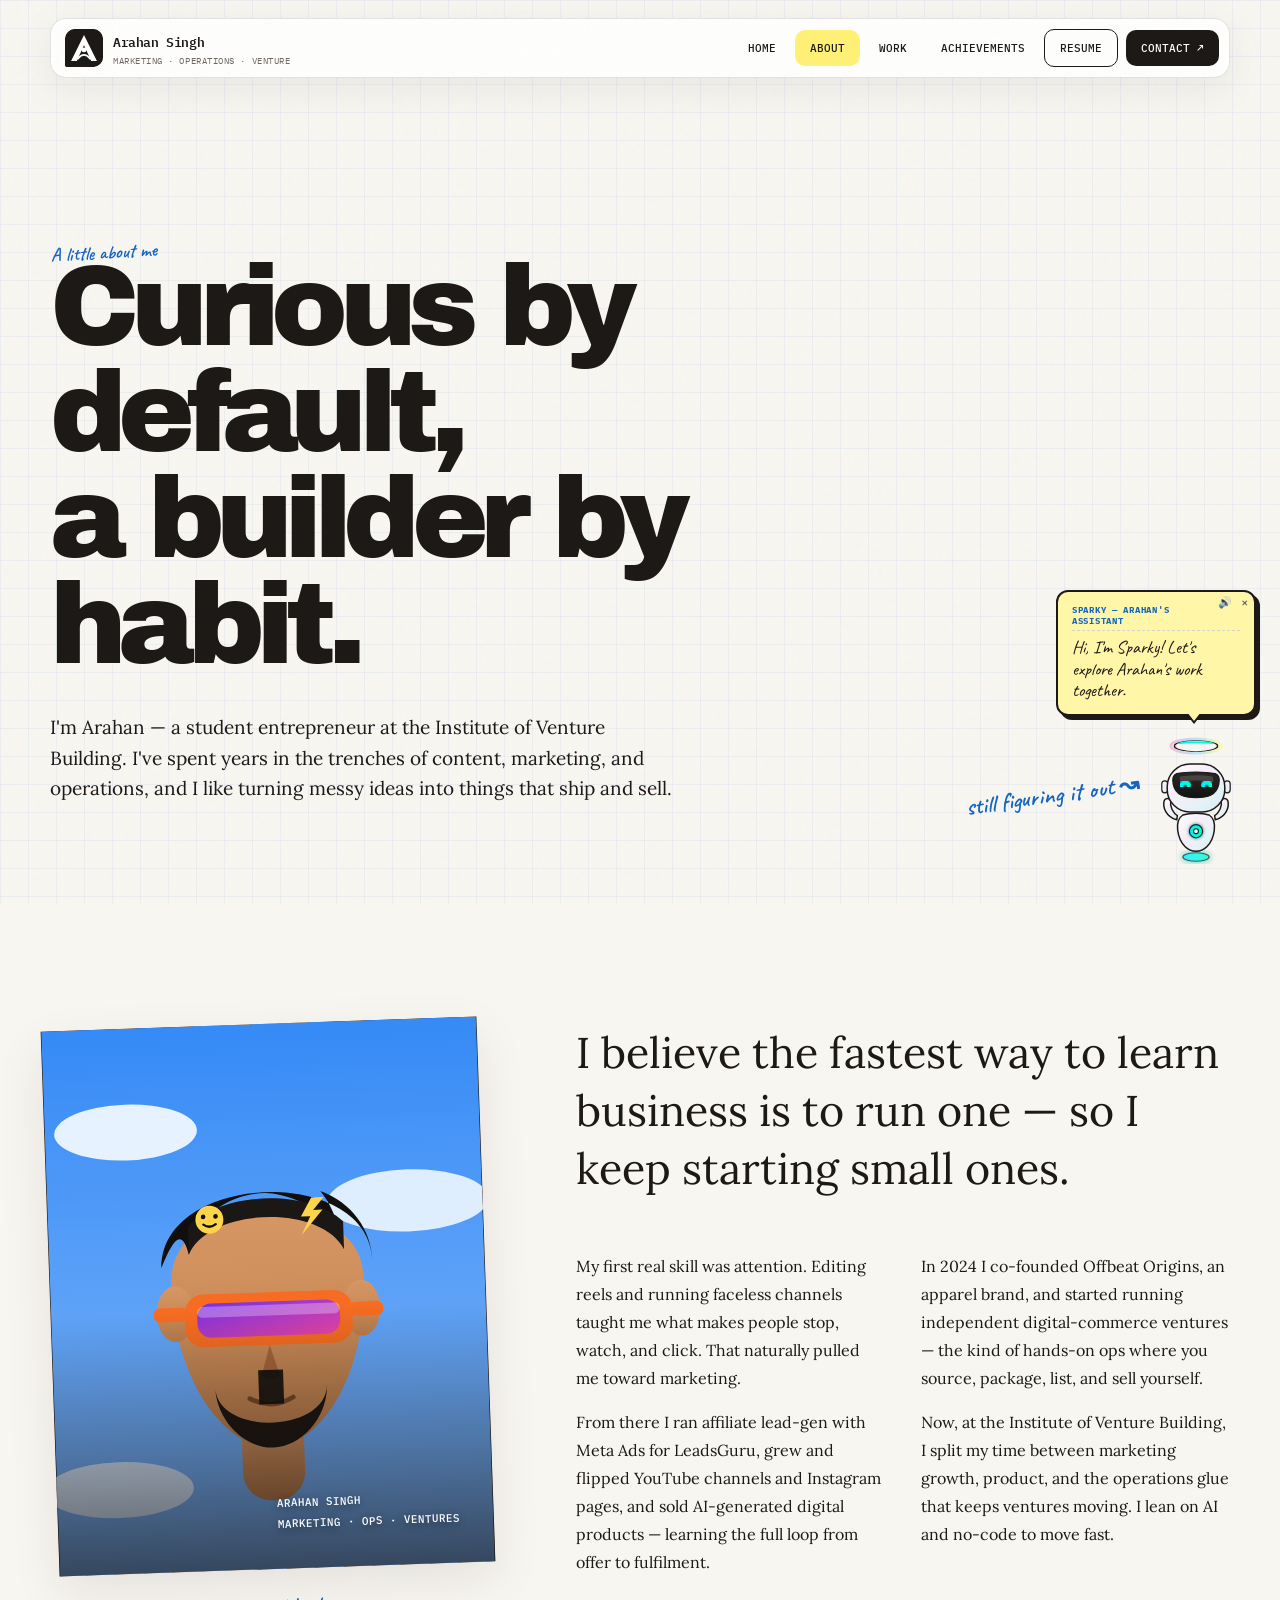
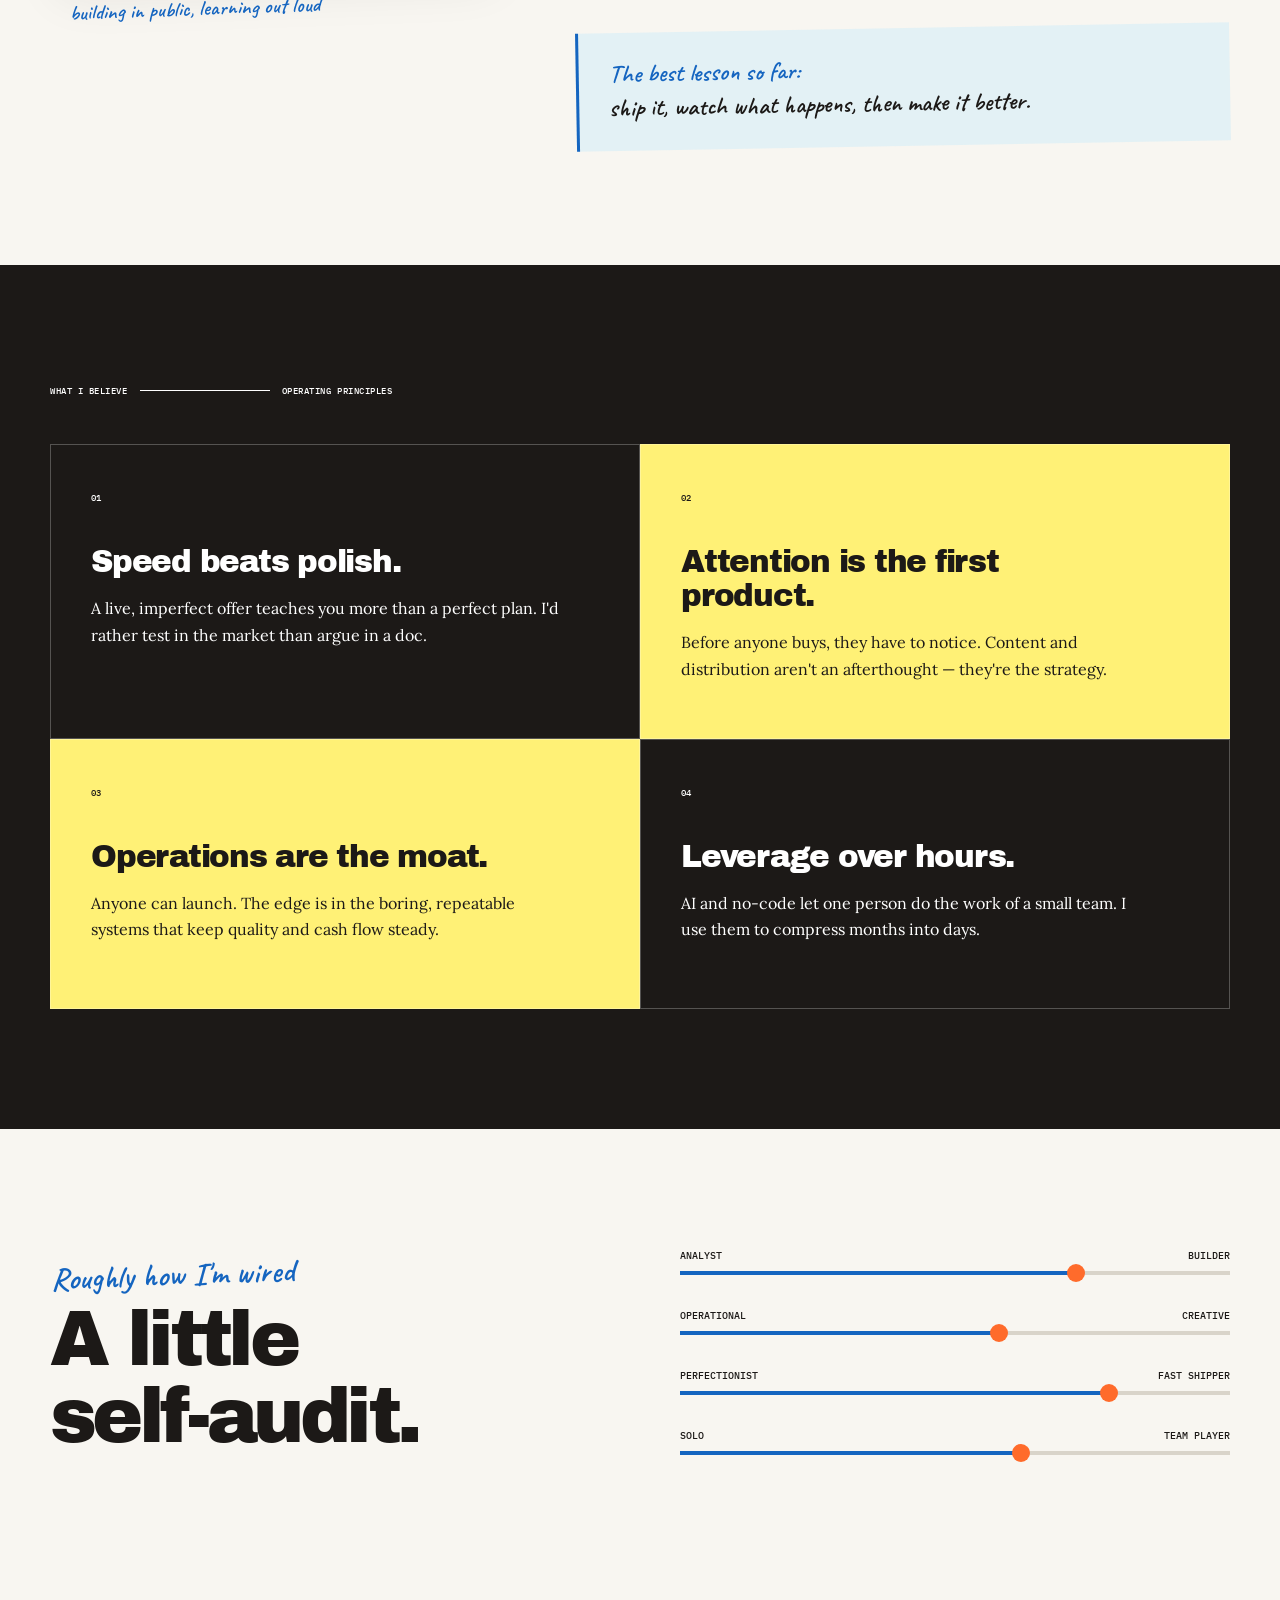
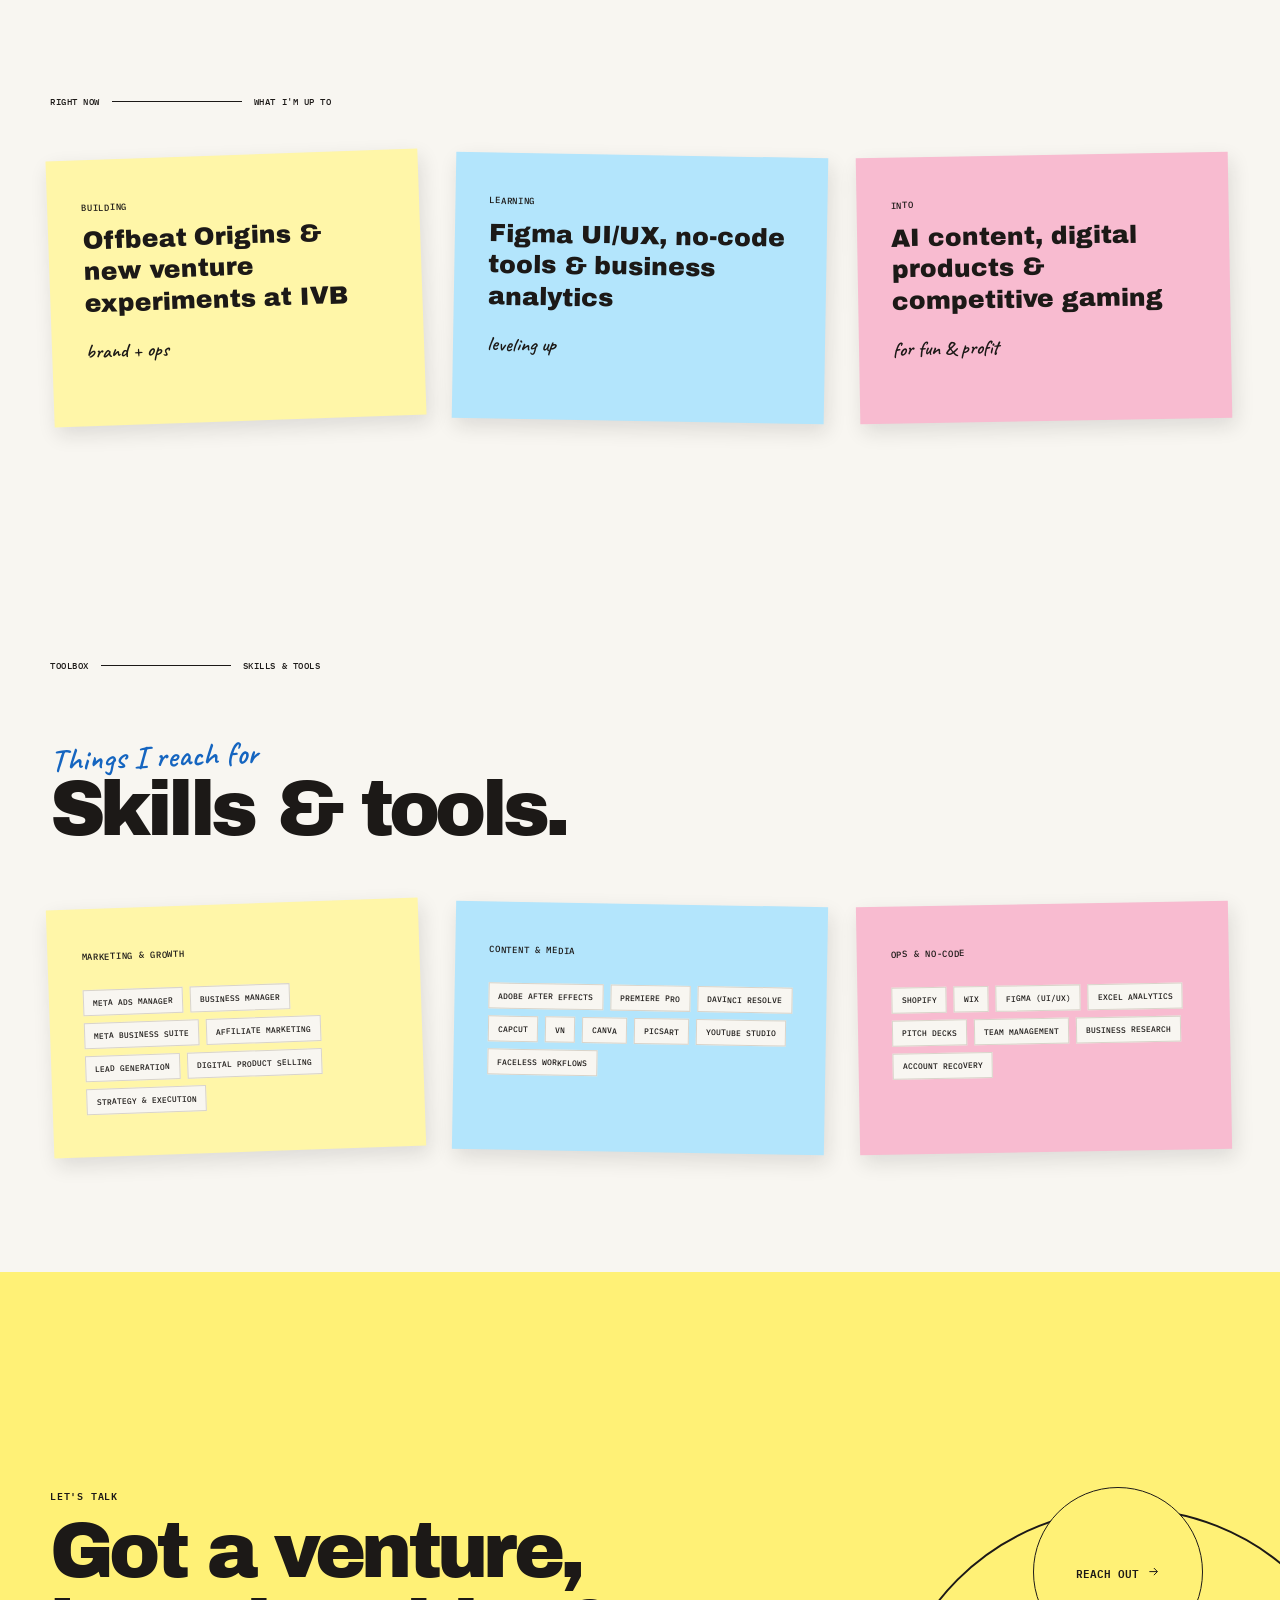
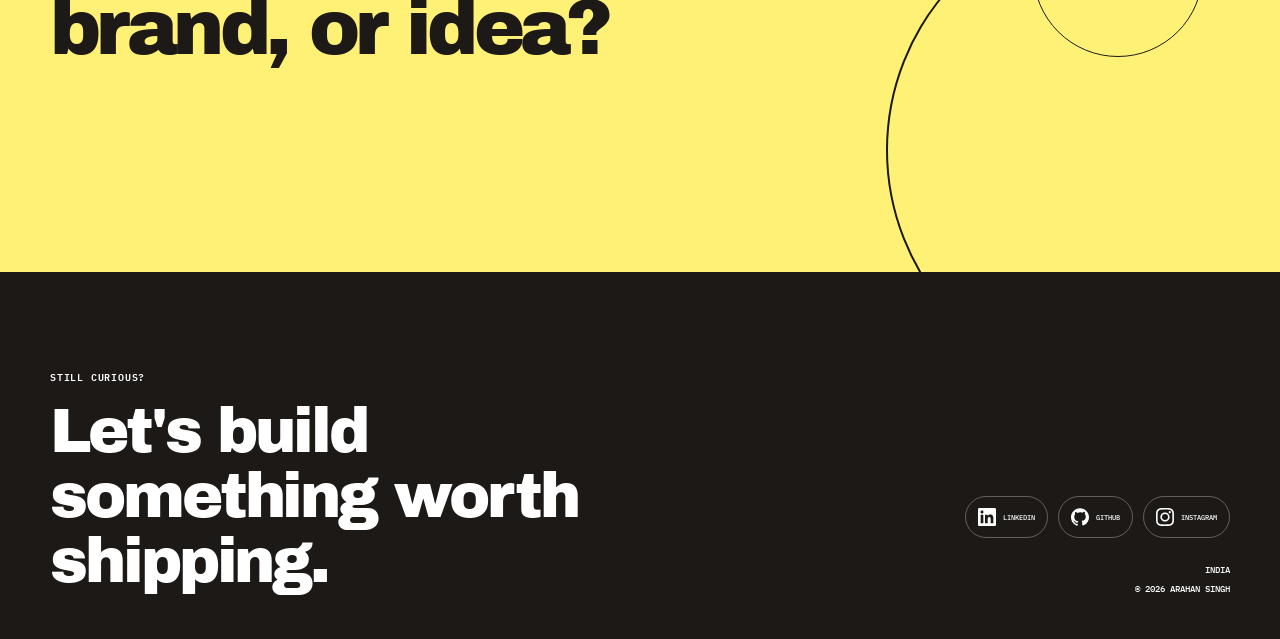
==== about.html @ ecd17411 "Build Arahan Singh portfolio site from CV content Create a static, Vercel-ready portfolio for Arahan" ====
<!DOCTYPE html>
<html lang="en">
<head>
  <meta charset="utf-8">
  <meta name="viewport" content="width=device-width, initial-scale=1">
  <title>About — Arahan Singh</title>
  <meta name="description" content="The story behind Arahan Singh: from editing reels and faceless channels to marketing, operations, and building ventures.">
  <link rel="icon" type="image/svg+xml" href="assets/img/logo.svg">
  <link rel="preconnect" href="https://fonts.googleapis.com">
  <link rel="preconnect" href="https://fonts.gstatic.com" crossorigin>
  <link href="https://fonts.googleapis.com/css2?family=Archivo+Black&family=Caveat:wght@500;600;700&family=IBM+Plex+Mono:wght@400;500;600&family=Lora:ital,wght@0,400;0,500;0,600;1,400&display=swap" rel="stylesheet">
  <link rel="stylesheet" href="assets/css/styles.css">
  <script src="assets/js/app.js" defer></script>
</head>
<body>
  <div class="noise" aria-hidden="true"></div>
  <div id="custom-cursor" class="custom-cursor" aria-hidden="true">
    <img src="assets/img/avatar.svg" alt="">
    <span></span>
  </div>

  <header class="site-header">
    <a class="brand" href="index.html" aria-label="Arahan Singh, home" data-cursor>
      <span class="brand-mark"><img src="assets/img/logo.svg" alt="Arahan Singh logo" class="brand-logo-img"></span>
      <span class="brand-copy">Arahan Singh<small>Marketing · Operations · Venture</small></span>
    </a>
    <div class="mobile-actions">
      <a class="mobile-resume" href="resume.html" aria-label="Resume">Resume</a>
      <button class="menu-button" aria-expanded="false" aria-controls="site-nav" aria-label="Menu">
        <svg viewBox="0 0 24 24" fill="none" stroke="currentColor" stroke-width="2" stroke-linecap="round" stroke-linejoin="round">
          <line x1="3" y1="12" x2="21" y2="12"></line>
          <line x1="3" y1="6" x2="21" y2="6"></line>
          <line x1="3" y1="18" x2="21" y2="18"></line>
        </svg>
      </button>
    </div>
    <nav class="site-nav" id="site-nav" aria-label="Main navigation">
      <a href="index.html">Home</a>
      <a href="about.html">About</a>
      <a href="work.html">Work</a>
      <a href="achievements.html">Achievements</a>
      <a class="nav-resume" href="resume.html">Resume</a>
      <a class="nav-contact" href="contact.html">Contact ↗</a>
    </nav>
  </header>

  <main id="app" tabindex="-1">
    <div class="page about-page">
      <section class="page-hero grid-paper reveal" data-cursor>
        <p class="intro-hand">A little about me</p>
        <h1>Curious by default,<br>a builder by habit.</h1>
        <p>I'm Arahan — a student entrepreneur at the Institute of Venture Building. I've spent years in the trenches of content, marketing, and operations, and I like turning messy ideas into things that ship and sell.</p>
        <p class="scribble">still figuring it out ↝</p>
      </section>

      <section class="section bio-section reveal">
        <div class="portrait-board">
          <div class="portrait-placeholder">
            <span class="portrait-tape"></span>
            <img src="assets/img/avatar.svg" alt="Illustrated portrait of Arahan Singh">
            <p>Arahan Singh<br>Marketing · Ops · Ventures</p>
          </div>
          <p class="portrait-caption">building in public, learning out loud</p>
        </div>
        <div class="bio-copy">
          <p class="lede">I believe the fastest way to learn business is to run one — so I keep starting small ones.</p>
          <div class="bio-columns">
            <p>My first real skill was attention. Editing reels and running faceless channels taught me what makes people stop, watch, and click. That naturally pulled me toward marketing.</p>
            <p>From there I ran affiliate lead-gen with Meta Ads for LeadsGuru, grew and flipped YouTube channels and Instagram pages, and sold AI-generated digital products — learning the full loop from offer to fulfilment.</p>
            <p>In 2024 I co-founded Offbeat Origins, an apparel brand, and started running independent digital-commerce ventures — the kind of hands-on ops where you source, package, list, and sell yourself.</p>
            <p>Now, at the Institute of Venture Building, I split my time between marketing growth, product, and the operations glue that keeps ventures moving. I lean on AI and no-code to move fast.</p>
          </div>
          <div class="reflection">
            The best lesson so far:
            <span>ship it, watch what happens, then make it better.</span>
          </div>
        </div>
      </section>

      <section class="section beliefs reveal">
        <div class="section-kicker"><span>What I believe</span><i></i><span>Operating principles</span></div>
        <div class="finding-grid">
          <article>
            <span>01</span>
            <h3>Speed beats polish.</h3>
            <p>A live, imperfect offer teaches you more than a perfect plan. I'd rather test in the market than argue in a doc.</p>
          </article>
          <article>
            <span>02</span>
            <h3>Attention is the first product.</h3>
            <p>Before anyone buys, they have to notice. Content and distribution aren't an afterthought — they're the strategy.</p>
          </article>
          <article>
            <span>03</span>
            <h3>Operations are the moat.</h3>
            <p>Anyone can launch. The edge is in the boring, repeatable systems that keep quality and cash flow steady.</p>
          </article>
          <article>
            <span>04</span>
            <h3>Leverage over hours.</h3>
            <p>AI and no-code let one person do the work of a small team. I use them to compress months into days.</p>
          </article>
        </div>
      </section>

      <section class="section personality-section reveal">
        <div>
          <p class="hand-note">Roughly how I'm wired</p>
          <h2>A little<br>self-audit.</h2>
        </div>
        <div class="trait-chart">
          <div class="trait">
            <div><span>Analyst</span><span>Builder</span></div>
            <div class="trait-line" style="--value:72%"><i style="left:72%"></i></div>
          </div>
          <div class="trait">
            <div><span>Operational</span><span>Creative</span></div>
            <div class="trait-line" style="--value:58%"><i style="left:58%"></i></div>
          </div>
          <div class="trait">
            <div><span>Perfectionist</span><span>Fast shipper</span></div>
            <div class="trait-line" style="--value:78%"><i style="left:78%"></i></div>
          </div>
          <div class="trait">
            <div><span>Solo</span><span>Team player</span></div>
            <div class="trait-line" style="--value:62%"><i style="left:62%"></i></div>
          </div>
        </div>
      </section>

      <section class="section reveal">
        <div class="section-kicker"><span>Right now</span><i></i><span>What I'm up to</span></div>
        <div class="now-grid">
          <article class="sticky-yellow">
            <small>Building</small>
            <strong>Offbeat Origins &amp; new venture experiments at IVB</strong>
            <p>brand + ops</p>
          </article>
          <article class="sticky-blue">
            <small>Learning</small>
            <strong>Figma UI/UX, no-code tools &amp; business analytics</strong>
            <p>leveling up</p>
          </article>
          <article class="sticky-pink">
            <small>Into</small>
            <strong>AI content, digital products &amp; competitive gaming</strong>
            <p>for fun &amp; profit</p>
          </article>
        </div>
      </section>

      <section class="section reveal">
        <div class="section-kicker"><span>Toolbox</span><i></i><span>Skills &amp; tools</span></div>
        <div>
          <p class="hand-note">Things I reach for</p>
          <h2>Skills &amp; tools.</h2>
        </div>
        <div class="now-grid" style="margin-top:55px;">
          <article class="sticky-yellow">
            <small>Marketing &amp; Growth</small>
            <div class="process-tags">
              <span>Meta Ads Manager</span><span>Business Manager</span><span>Meta Business Suite</span><span>Affiliate marketing</span><span>Lead generation</span><span>Digital product selling</span><span>Strategy &amp; execution</span>
            </div>
          </article>
          <article class="sticky-blue">
            <small>Content &amp; Media</small>
            <div class="process-tags">
              <span>Adobe After Effects</span><span>Premiere Pro</span><span>DaVinci Resolve</span><span>CapCut</span><span>VN</span><span>Canva</span><span>Picsart</span><span>YouTube Studio</span><span>Faceless workflows</span>
            </div>
          </article>
          <article class="sticky-pink">
            <small>Ops &amp; No-code</small>
            <div class="process-tags">
              <span>Shopify</span><span>WIX</span><span>Figma (UI/UX)</span><span>Excel analytics</span><span>Pitch decks</span><span>Team management</span><span>Business research</span><span>Account recovery</span>
            </div>
          </article>
        </div>
      </section>

      <section class="closing-section reveal">
        <p class="eyebrow">Let's talk</p>
        <h2>Got a venture,<br>brand, or idea?</h2>
        <a href="contact.html" class="circle-link" data-cursor-text="Say hi">Reach out <svg viewBox="0 0 24 24" aria-hidden="true"><path d="M5 12h13M13 6l6 6-6 6"></path></svg></a>
      </section>
    </div>
  </main>

  <footer class="site-footer">
    <div>
      <p class="eyebrow">Still curious?</p>
      <a class="footer-cta" href="contact.html" data-cursor-text="Say hi">Let's build something worth shipping.</a>
    </div>
    <div class="footer-meta">
      <nav class="footer-socials" aria-label="Social links">
        <!-- TODO: replace href="#" with real profile URLs -->
        <a href="#" data-social="linkedin" aria-label="LinkedIn">
          <svg viewBox="0 0 24 24" aria-hidden="true"><path d="M20.447 20.452h-3.554v-5.569c0-1.328-.027-3.037-1.852-3.037-1.853 0-2.136 1.445-2.136 2.939v5.667H9.351V9h3.414v1.561h.046c.477-.9 1.637-1.85 3.37-1.85 3.601 0 4.267 2.37 4.267 5.455v6.286zM5.337 7.433c-1.144 0-2.063-.926-2.063-2.065 0-1.138.92-2.063 2.063-2.063 1.14 0 2.064.925 2.064 2.063 0 1.139-.925 2.065-2.064 2.065zm1.782 13.019H3.555V9h3.564v11.452zM22.225 0H1.771C.792 0 0 .774 0 1.729v20.542C0 23.227.792 24 1.771 24h20.451C23.2 24 24 23.227 24 22.271V1.729C24 .774 23.2 0 22.222 0h.003z"></path></svg>
          <span>LinkedIn</span>
        </a>
        <a href="#" data-social="github" aria-label="GitHub">
          <svg viewBox="0 0 24 24" aria-hidden="true"><path d="M12 .297c-6.63 0-12 5.373-12 12 0 5.303 3.438 9.8 8.205 11.385.6.113.82-.258.82-.577 0-.285-.01-1.04-.015-2.04-3.338.724-4.042-1.61-4.042-1.61-.546-1.387-1.333-1.756-1.333-1.756-1.089-.745.083-.729.083-.729 1.205.084 1.839 1.237 1.839 1.237 1.07 1.834 2.807 1.304 3.492.997.107-.775.418-1.305.762-1.604-2.665-.305-5.467-1.334-5.467-5.931 0-1.311.469-2.381 1.236-3.221-.124-.303-.535-1.524.117-3.176 0 0 1.008-.322 3.301 1.23A11.509 11.509 0 0 1 12 5.803c1.02.005 2.047.138 3.006.404 2.291-1.552 3.297-1.23 3.297-1.23.653 1.653.242 2.874.118 3.176.77.84 1.235 1.911 1.235 3.221 0 4.609-2.807 5.624-5.479 5.921.43.372.823 1.102.823 2.222 0 1.606-.014 2.898-.014 3.293 0 .322.216.694.825.576C20.565 22.092 24 17.592 24 12.297c0-6.627-5.373-12-12-12"></path></svg>
          <span>GitHub</span>
        </a>
        <a href="#" data-social="instagram" aria-label="Instagram">
          <svg viewBox="0 0 24 24" aria-hidden="true"><path d="M7.03.084C5.753.144 4.881.348 4.119.647c-.789.308-1.458.72-2.123 1.388C1.331 2.703.921 3.372.616 4.162.321 4.926.121 5.798.065 7.076c-.056 1.278-.069 1.688-.063 4.947.006 3.259.021 3.667.083 4.947.061 1.277.264 2.148.563 2.911.308.789.72 1.457 1.388 2.123.668.665 1.337 1.074 2.129 1.38.763.295 1.636.496 2.913.552 1.277.056 1.688.069 4.946.063 3.258-.006 3.668-.021 4.948-.081 1.28-.061 2.147-.265 2.91-.564.789-.308 1.458-.72 2.123-1.388.665-.668 1.074-1.338 1.379-2.128.296-.764.497-1.636.552-2.913.056-1.281.069-1.69.063-4.948-.006-3.258-.021-3.667-.082-4.946-.061-1.28-.264-2.149-.563-2.912-.308-.789-.72-1.457-1.388-2.123C21.298 1.33 20.628.921 19.838.617 19.074.321 18.202.12 16.924.065 15.647.009 15.236-.005 11.977.001 8.718.008 8.31.022 7.03.084m.14 21.693c-1.17-.051-1.805-.245-2.228-.408-.561-.216-.96-.477-1.382-.895-.422-.418-.681-.819-.9-1.378-.164-.423-.362-1.058-.417-2.228-.059-1.265-.072-1.644-.079-4.848-.007-3.204.005-3.583.061-4.848.05-1.169.245-1.805.408-2.228.216-.561.476-.96.895-1.382.419-.421.818-.681 1.378-.9.423-.165 1.058-.361 2.227-.417 1.266-.06 1.645-.072 4.848-.079 3.203-.007 3.584.005 4.85.061 1.169.051 1.805.244 2.228.408.561.216.96.475 1.382.895.422.419.682.818.901 1.379.165.422.362 1.056.417 2.226.06 1.266.074 1.645.08 4.848.006 3.203-.006 3.583-.061 4.848-.051 1.17-.245 1.806-.408 2.229-.216.56-.476.96-.895 1.381-.419.422-.818.682-1.378.9-.423.165-1.058.362-2.227.418-1.265.059-1.645.072-4.849.079-3.204.007-3.582-.006-4.848-.061M16.953 5.586a1.44 1.44 0 1 0 2.88-.004 1.44 1.44 0 0 0-2.88.004M5.839 12.012c.006 3.403 2.77 6.156 6.173 6.149 3.403-.006 6.157-2.77 6.15-6.173-.006-3.403-2.771-6.157-6.174-6.15-3.403.007-6.156 2.771-6.149 6.174M8 12.008a4 4 0 1 1 4.008 3.992A4 4 0 0 1 8 12.008"></path></svg>
          <span>Instagram</span>
        </a>
      </nav>
      <span>India</span>
      <span>© <span id="year">2026</span> Arahan Singh</span>
    </div>
  </footer>

  <div class="mascot-widget" id="mascot-widget" aria-label="Portfolio mascot assistant">
    <div class="mascot-bubble" id="mascot-bubble">
      <span class="mascot-bubble-mute" id="mascot-bubble-mute" role="button" title="Mute" aria-label="Mute">🔊</span>
      <span class="mascot-bubble-close" id="mascot-bubble-close" aria-label="Close bubble">×</span>
      <small class="mascot-bubble-label">SPARKY — ARAHAN'S ASSISTANT</small>
      <p id="mascot-bubble-text">Hi, I'm Sparky! Let's explore Arahan's work together.</p>
    </div>
    <button class="mascot-sleep-btn" id="mascot-sleep-btn" title="Send mascot to sleep">Take a break 💤</button>
    <div class="mascot-body-wrapper">
      <svg class="mascot-svg" viewBox="0 0 200 240" width="120" height="144" aria-hidden="true">
        <defs>
          <linearGradient id="holographic-body" x1="0%" y1="0%" x2="100%" y2="100%">
            <stop offset="0%" stop-color="#ffffff"></stop>
            <stop offset="40%" stop-color="#f5eef7"></stop>
            <stop offset="70%" stop-color="#e6f2f7"></stop>
            <stop offset="100%" stop-color="#d0edf5"></stop>
          </linearGradient>
          <linearGradient id="visor-grad" x1="0%" y1="0%" x2="0%" y2="100%">
            <stop offset="0%" stop-color="#2c2826"></stop>
            <stop offset="100%" stop-color="#141211"></stop>
          </linearGradient>
          <linearGradient id="halo-grad" x1="0%" y1="0%" x2="100%" y2="0%">
            <stop offset="0%" stop-color="#f8bbd0"></stop>
            <stop offset="50%" stop-color="#b3e5fc"></stop>
            <stop offset="100%" stop-color="#fff6a8"></stop>
          </linearGradient>
          <linearGradient id="cyan-neon" x1="0%" y1="0%" x2="100%" y2="0%">
            <stop offset="0%" stop-color="#00f0ff"></stop>
            <stop offset="100%" stop-color="#00ffcc"></stop>
          </linearGradient>
          <filter id="eye-glow" x="-20%" y="-20%" width="140%" height="140%">
            <feGaussianBlur stdDeviation="3" result="blur"></feGaussianBlur>
            <feComposite in="SourceGraphic" in2="blur" operator="over"></feComposite>
          </filter>
          <filter id="jet-fire" x="-30%" y="-30%" width="160%" height="160%">
            <feGaussianBlur stdDeviation="5" result="blur"></feGaussianBlur>
            <feComposite in="SourceGraphic" in2="blur" operator="over"></feComposite>
          </filter>
        </defs>
        <ellipse class="mascot-jet-glow" cx="100" cy="215" rx="22" ry="7" fill="url(#cyan-neon)" opacity="0.8" filter="url(#jet-fire)"></ellipse>
        <g class="mascot-body-group">
          <path class="mascot-body" d="M 78 145 C 90 141, 110 141, 122 145 C 137 155, 131 185, 118 198 C 108 208, 92 208, 82 198 C 69 185, 63 155, 78 145 Z" fill="url(#holographic-body)" stroke="#1c1917" stroke-width="2.5" stroke-linejoin="round"></path>
          <circle cx="100" cy="172" r="11" fill="url(#cyan-neon)" stroke="#1c1917" stroke-width="2" filter="url(#eye-glow)"></circle>
          <circle cx="100" cy="172" r="4" fill="#ffffff"></circle>
          <path class="mascot-left-arm" d="M 68 153 C 50 148, 44 132, 47 121 C 49 116, 56 116, 58 122 C 56 131, 62 142, 69 146 Z" fill="url(#holographic-body)" stroke="#1c1917" stroke-width="2.5" stroke-linejoin="round"></path>
          <path class="mascot-right-arm" d="M 132 153 C 150 148, 156 132, 153 121 C 151 116, 144 116, 142 122 C 144 131, 138 142, 131 146 Z" fill="url(#holographic-body)" stroke="#1c1917" stroke-width="2.5" stroke-linejoin="round"></path>
        </g>
        <g class="mascot-head-group">
          <rect class="mascot-ear-l" x="43" y="88" width="10" height="20" rx="5" fill="url(#holographic-body)" stroke="#1c1917" stroke-width="2"></rect>
          <rect class="mascot-ear-r" x="147" y="88" width="10" height="20" rx="5" fill="url(#holographic-body)" stroke="#1c1917" stroke-width="2"></rect>
          <rect class="mascot-head" x="52" y="60" width="96" height="80" rx="38" fill="url(#holographic-body)" stroke="#1c1917" stroke-width="2.5" stroke-linejoin="round"></rect>
          <path class="mascot-visor" d="M 68 76 C 68 76, 100 70, 132 76 C 138 78, 140 84, 138 94 C 134 112, 120 116, 100 116 C 80 116, 66 112, 62 94 C 60 84, 62 78, 68 76 Z" fill="url(#visor-grad)" stroke="#1c1917" stroke-width="2" stroke-linejoin="round"></path>
          <path d="M 72 80 C 72 80, 100 75, 128 80 C 130 84, 131 89, 128 92 C 114 87, 86 87, 72 92 Z" fill="#ffffff" opacity="0.15"></path>
          <g class="mascot-eyes">
            <path class="eye eye-left" d="M 76 96 C 76 89, 88 89, 88 96" fill="none" stroke="url(#cyan-neon)" stroke-width="6.5" stroke-linecap="round" filter="url(#eye-glow)"></path>
            <path class="eye eye-right" d="M 112 96 C 112 89, 124 89, 124 96" fill="none" stroke="url(#cyan-neon)" stroke-width="6.5" stroke-linecap="round" filter="url(#eye-glow)"></path>
          </g>
        </g>
        <g class="mascot-halo-group">
          <ellipse cx="100" cy="30" rx="36" ry="10" fill="none" stroke="#1c1917" stroke-width="2.5"></ellipse>
          <ellipse cx="100" cy="30" rx="42" ry="12" fill="none" stroke="url(#halo-grad)" stroke-width="4.5"></ellipse>
          <path d="M 72 26 C 80 23, 120 23, 128 26" fill="none" stroke="url(#cyan-neon)" stroke-width="2.5" stroke-linecap="round" filter="url(#eye-glow)"></path>
        </g>
      </svg>
    </div>
  </div>
</body>
</html>
---- assets/css/styles.css ----
:root {
  --bg: #f8f6f1;
  --surface: #fff;
  --ink: #1c1917;
  --muted: #6e6861;
  --line: #d9d4ca;
  --highlight: #fff176;
  --sticky: #fff6a8;
  --sticky-2: #b3e5fc;
  --sticky-3: #f8bbd0;
  --sticky-4: #c8e6c9;
  --pen: #1565c0;
  --red: #c62828;
  --accent: #ff6b2b;
  --grid-line: rgba(21, 101, 192, 0.055);
  --display: "Archivo Black", Impact, sans-serif;
  --body: "Lora", Georgia, serif;
  --hand: "Caveat", cursive;
  --mono: "IBM Plex Mono", monospace;
  --sans: system-ui, -apple-system, BlinkMacSystemFont, "Segoe UI", Roboto, Helvetica, Arial, sans-serif;
  --shadow: 0 18px 50px rgba(28, 25, 23, 0.09);
}

#custom-cursor {
  position: fixed;
  top: 0;
  left: 0;
  pointer-events: none;
  opacity: 0;
  transform: translate(-50%, -50%) scale(0.2);
  transition: opacity 0.3s ease, transform 0.4s cubic-bezier(0.175, 0.885, 0.32, 1.275);
  z-index: 9999;
  display: flex;
  align-items: center;
  justify-content: center;
  will-change: transform, opacity;
}
#custom-cursor.avatar-mode {
  width: 140px;
  height: 180px;
  border-radius: 12px;
  overflow: hidden;
  box-shadow: 0 10px 30px rgba(0,0,0,0.25);
  background: transparent;
}
#custom-cursor.avatar-mode img {
  width: 100%;
  height: 100%;
  object-fit: cover;
  display: block;
}
#custom-cursor.text-mode {
  width: 80px;
  height: 80px;
  border-radius: 50%;
  background: rgba(28, 25, 23, 0.95);
  backdrop-filter: blur(8px);
  -webkit-backdrop-filter: blur(8px);
  color: white;
  font-family: var(--sans);
  font-size: 0.9rem;
  font-weight: 500;
  letter-spacing: 0.02em;
  white-space: nowrap;
  box-shadow: 0 8px 32px rgba(0,0,0,0.15);
}
#custom-cursor.text-mode span {
  opacity: 0;
  transform: translateY(4px) scale(0.9);
  transition: opacity 0.3s ease 0.1s, transform 0.3s cubic-bezier(0.175, 0.885, 0.32, 1.275) 0.1s;
}
#custom-cursor.text-mode.visible span {
  opacity: 1;
  transform: translateY(0) scale(1);
}
#custom-cursor.visible {
  opacity: 1;
  transform: translate(-50%, -50%) scale(1);
}

[data-cursor] {
  cursor: none !important;
}

* {
  box-sizing: border-box;
}

html {
  scroll-behavior: smooth;
  overflow-x: clip;
}

body {
  margin: 0;
  color: var(--ink);
  background: var(--bg);
  font-family: var(--body);
  -webkit-font-smoothing: antialiased;
  overflow-x: clip;
}

body::selection {
  background: var(--highlight);
  color: var(--ink);
}

a {
  color: inherit;
  text-decoration: none;
}

button,
input,
select,
textarea {
  color: inherit;
  font: inherit;
}

button {
  cursor: pointer;
}

svg {
  width: 1.2em;
  fill: none;
  stroke: currentColor;
  stroke-linecap: round;
  stroke-linejoin: round;
  stroke-width: 1.8;
}

.noise {
  position: fixed;
  z-index: 100;
  inset: 0;
  pointer-events: none;
  opacity: 0.16;
  background-image: url("data:image/svg+xml,%3Csvg viewBox='0 0 180 180' xmlns='http://www.w3.org/2000/svg'%3E%3Cfilter id='n'%3E%3CfeTurbulence type='fractalNoise' baseFrequency='.9' numOctaves='2' stitchTiles='stitch'/%3E%3C/filter%3E%3Crect width='100%25' height='100%25' filter='url(%23n)' opacity='.12'/%3E%3C/svg%3E");
  mix-blend-mode: multiply;
}

.grid-paper {
  background-color: var(--bg);
  background-image:
    linear-gradient(var(--grid-line) 1px, transparent 1px),
    linear-gradient(90deg, var(--grid-line) 1px, transparent 1px);
  background-size: 28px 28px;
}

.site-header {
  position: fixed;
  z-index: 50;
  top: 18px;
  left: 50%;
  display: flex;
  align-items: center;
  justify-content: space-between;
  width: min(1180px, calc(100% - 36px));
  padding: 10px 10px 10px 14px;
  border: 1px solid rgba(28, 25, 23, 0.12);
  border-radius: 16px;
  background: rgba(255, 255, 255, 0.86);
  box-shadow: 0 10px 40px rgba(28, 25, 23, 0.07);
  backdrop-filter: blur(18px);
  transform: translateX(-50%);
}

.brand {
  display: flex;
  align-items: center;
  gap: 10px;
}

mark {
  background: var(--highlight);
  color: var(--ink);
  padding: 4px 10px;
  border-radius: 255px 15px 225px 15px/15px 225px 15px 255px;
  display: inline-block;
  transform: rotate(-1.5deg);
  box-shadow: none;
}

.brand-mark {
  display: flex;
  width: 38px;
  height: 38px;
  border-radius: 10px 10px 10px 2px;
  background: var(--ink);
  overflow: hidden;
}

.brand-logo-img {
  width: 100%;
  height: 100%;
  object-fit: cover;
  border-radius: inherit;
  display: block;
}

.brand-copy {
  font: 600 13px var(--mono);
  letter-spacing: -0.03em;
}

.brand-copy small {
  display: block;
  margin-top: 2px;
  color: var(--muted);
  font-size: 9px;
  font-weight: 400;
  letter-spacing: 0.06em;
  text-transform: uppercase;
}

.site-nav {
  display: flex;
  align-items: center;
  gap: 4px;
}

.site-nav a {
  padding: 11px 15px;
  border-radius: 10px;
  font: 500 11px var(--mono);
  text-transform: uppercase;
  transition: 180ms ease;
}

.site-nav a:hover,
.site-nav a.active {
  background: var(--highlight);
}

.site-nav .nav-contact {
  margin-left: 4px;
  background: var(--ink);
  color: white;
}

.site-nav .nav-resume {
  border: 1px solid var(--ink);
}

.site-nav .nav-resume:hover,
.site-nav .nav-resume.active {
  border-color: var(--ink);
  background: var(--highlight);
}

.site-nav .nav-contact:hover,
.site-nav .nav-contact.active {
  background: var(--accent);
  color: var(--ink);
}

.mobile-actions {
  display: none;
}

.mobile-resume {
  display: flex;
  align-items: center;
  padding: 11px 15px;
  border: 1px solid var(--ink);
  border-radius: 10px;
  font: 500 11px var(--mono);
  text-transform: uppercase;
  transition: 180ms ease;
}

.mobile-resume:hover {
  background: var(--highlight);
}

.menu-button {
  display: flex;
  align-items: center;
  justify-content: center;
  padding: 11px 15px;
  border-radius: 10px;
  border: 0;
  background: var(--ink);
  color: white;
}

#app {
  outline: none;
  overflow: hidden;
}

.home-hero {
  position: relative;
  display: grid;
  min-height: 780px;
  padding: 170px max(6vw, calc((100vw - 1180px) / 2)) 90px;
  grid-template-columns: 1.05fr 0.95fr;
  align-items: center;
}

.hero-copy {
  position: relative;
  z-index: 2;
  min-width: 0;
}

.phase-chip {
  display: inline-flex;
  align-items: center;
  gap: 10px;
  margin-bottom: 34px;
  padding: 7px 12px 7px 7px;
  border: 1px solid var(--ink);
  border-radius: 100px;
  background: rgba(255, 255, 255, 0.72);
  font: 500 10px var(--mono);
  letter-spacing: 0.04em;
  text-transform: uppercase;
}

.phase-chip span {
  display: grid;
  width: 24px;
  height: 24px;
  place-items: center;
  border-radius: 50%;
  background: var(--ink);
  color: white;
  font-size: 9px;
}

.intro-hand {
  margin: 0 0 -8px 6px;
  color: var(--pen);
  font: 600 32px var(--hand);
  transform: rotate(-3deg);
}

.home-hero h1 {
  max-width: 650px;
  margin: 0;
  font: 400 clamp(76px, 10vw, 148px) / 0.78 var(--display);
  letter-spacing: -0.075em;
  text-transform: uppercase;
}

.home-hero h1 span {
  color: var(--accent);
}

.name-underline {
  display: block;
  width: min(100%, 560px);
  height: 36px;
  margin-top: 12px;
  color: var(--pen);
  stroke-dasharray: 600;
  stroke-dashoffset: 600;
  animation: draw-line 1.5s 0.45s ease forwards;
}

@keyframes draw-line {
  to { stroke-dashoffset: 0; }
}

.hero-lede {
  max-width: 610px;
  margin: 30px 0;
  font-size: clamp(18px, 2vw, 23px);
  line-height: 1.55;
}

.hero-actions,
.section-heading,
.project-meta,
.form-title,
.filter-row,
.range-label {
  display: flex;
  align-items: center;
}

.hero-actions {
  gap: 24px;
}

.button {
  display: inline-flex;
  align-items: center;
  justify-content: center;
  gap: 18px;
  min-height: 54px;
  padding: 0 22px;
  border: 1px solid var(--ink);
  border-radius: 4px;
  background: var(--highlight);
  box-shadow: 4px 4px 0 var(--ink);
  font: 600 11px var(--mono);
  letter-spacing: 0.02em;
  text-transform: uppercase;
  transition: 160ms ease;
}

.button:hover {
  box-shadow: 1px 1px 0 var(--ink);
  transform: translate(3px, 3px);
}

.button-ink {
  background: var(--ink);
  color: white;
  box-shadow: 4px 4px 0 var(--accent);
}

.button-outline {
  background: transparent;
  color: var(--ink);
  box-shadow: 4px 4px 0 var(--highlight);
}

.text-link {
  display: inline-flex;
  align-items: center;
  gap: 10px;
  padding-bottom: 4px;
  border-bottom: 1px solid var(--ink);
  font: 600 11px var(--mono);
  text-transform: uppercase;
}

.sticky-cluster {
  position: relative;
  width: min(100%, 510px);
  height: 520px;
  margin-left: auto;
}

.sticky {
  position: absolute;
  left: var(--x);
  width: 275px;
  min-height: 205px;
  padding: 52px 32px 28px;
  box-shadow: 4px 10px 22px rgba(28, 25, 23, 0.17);
  rotate: var(--r);
  user-select: none;
  touch-action: none;
  transition: box-shadow 180ms ease, scale 180ms ease;
}

.sticky:nth-child(1) { top: 10px; }
.sticky:nth-child(2) { top: 180px; z-index: 2; }
.sticky:nth-child(3) { top: 335px; }

.sticky:hover,
.sticky.dragging {
  z-index: 6;
  box-shadow: 10px 22px 36px rgba(28, 25, 23, 0.23);
  scale: 1.035;
}

.sticky small,
.now-grid small {
  display: block;
  margin-bottom: 12px;
  font: 500 9px var(--mono);
  letter-spacing: 0.08em;
  text-transform: uppercase;
}

.sticky strong {
  display: block;
  font: 400 28px/1.05 var(--display);
  letter-spacing: -0.04em;
}

.sticky p {
  margin: 10px 0 0;
  font: 600 22px var(--hand);
}

.sticky-yellow { background: var(--sticky); }
.sticky-blue { background: var(--sticky-2); }
.sticky-pink { background: var(--sticky-3); }
.sticky-pink mark { background: rgba(255, 255, 255, 0.7); }
.sticky-green { background: var(--sticky-4); }

.pin,
.post-pin {
  position: absolute;
  top: 14px;
  left: 50%;
  width: 13px;
  height: 13px;
  border: 3px solid rgba(255, 255, 255, 0.75);
  border-radius: 50%;
  background: var(--red);
  box-shadow: 1px 4px 5px rgba(0, 0, 0, 0.28);
}

.tape {
  position: absolute;
  top: -10px;
  left: 50%;
  width: 85px;
  height: 28px;
  background: rgba(246, 237, 210, 0.75);
  transform: translateX(-50%) rotate(-2deg);
}

.drag-note {
  position: absolute;
  right: 0;
  bottom: 4px;
  color: var(--pen);
  font: 600 18px var(--hand);
  rotate: -5deg;
}

.scroll-cue {
  position: absolute;
  bottom: 36px;
  left: max(6vw, calc((100vw - 1180px) / 2));
  display: flex;
  align-items: center;
  gap: 12px;
  font: 500 9px var(--mono);
  letter-spacing: 0.08em;
  text-transform: uppercase;
}

.scroll-cue span {
  display: block;
  width: 1px;
  height: 38px;
  background: var(--ink);
  transform-origin: top;
  animation: scroll-pulse 1.8s infinite;
}

@keyframes scroll-pulse {
  0%, 100% { scale: 1 0.35; }
  50% { scale: 1 1; }
}

.ticker {
  overflow: hidden;
  padding: 20px 0;
  border-block: 1px solid var(--ink);
  background: var(--ink);
  color: white;
  font: 400 18px var(--display);
  white-space: nowrap;
}

.ticker-track {
  display: flex;
  width: max-content;
  animation: ticker 24s linear infinite;
  will-change: transform;
}

.ticker-track span {
  flex-shrink: 0;
}

.ticker i {
  margin: 0 28px;
  color: var(--highlight);
  font-style: normal;
}

@keyframes ticker {
  to { transform: translateX(-50%); }
}

.section {
  width: min(1180px, calc(100% - 48px));
  margin: 0 auto;
  padding-block: 120px;
}

.section-kicker {
  display: grid;
  grid-template-columns: auto minmax(30px, 130px) auto;
  align-items: center;
  width: fit-content;
  margin-bottom: 48px;
  gap: 12px;
  font: 500 9px var(--mono);
  letter-spacing: 0.06em;
  text-transform: uppercase;
}

.section-kicker i {
  height: 1px;
  background: var(--ink);
}

.about-grid {
  display: grid;
  grid-template-columns: 1.1fr 0.9fr;
  gap: 100px;
}

.hand-note {
  margin: 0 0 12px;
  color: var(--pen);
  font: 600 clamp(22px, 3vw, 32px) var(--hand);
  rotate: -2deg;
}

.section h2,
.closing-section h2,
.case-section h2,
.zero-one strong {
  margin: 0;
  font: 400 clamp(44px, 6vw, 78px) / 1 var(--display);
  letter-spacing: -0.06em;
}

.body-copy {
  align-self: end;
  font-size: 17px;
  line-height: 1.8;
}

.body-copy .text-link {
  margin-top: 18px;
}

.timeline-board {
  position: relative;
  display: grid;
  margin-top: 100px;
  grid-template-columns: repeat(5, 1fr);
}

.timeline-string {
  position: absolute;
  top: 14px;
  right: -4vw;
  left: -4vw;
  height: 4px;
  background: repeating-linear-gradient(135deg, #5b4f41, #5b4f41 2px, #82725d 2px, #82725d 4px);
  box-shadow: 0 4px 6px rgba(0,0,0,0.15);
  border-radius: 2px;
  rotate: -0.5deg;
}

.milestone {
  position: relative;
  min-height: 170px;
  margin: 0 7px;
  padding: 40px 18px 18px;
  background: white;
  box-shadow: 2px 7px 16px rgba(28, 25, 23, 0.09);
  rotate: -1deg;
}

.milestone:nth-child(even) {
  margin-top: 10px;
  rotate: 2deg;
  background: var(--sticky);
}

.milestone-pin {
  position: absolute;
  top: 8px;
  left: 50%;
  width: 12px;
  height: 12px;
  border-radius: 50%;
  background: radial-gradient(circle at 30% 30%, #666, #111);
  box-shadow: 1px 4px 5px rgba(0, 0, 0, 0.25), inset -1px -1px 3px rgba(0,0,0,0.5);
  transform: translateX(-50%);
}

.milestone small {
  font: 500 10px var(--mono);
}

.milestone strong {
  display: block;
  margin-top: 12px;
  font: 400 17px var(--display);
}

.milestone p {
  color: var(--pen);
  font: 600 18px var(--hand);
}

.ai-workflow {
  position: relative;
  display: grid;
  grid-template-columns: repeat(4, 1fr);
  gap: 25px;
  margin-top: 60px;
  margin-bottom: 40px;
  z-index: 1;
}

/* Connecting dashed line behind cards */
.ai-workflow::before {
  content: "";
  position: absolute;
  top: 45px;
  left: 5%;
  right: 5%;
  height: 2px;
  border-top: 2px dashed rgba(28, 25, 23, 0.2);
  z-index: -1;
}

.ai-step {
  padding: 30px 25px;
  background: white;
  border: 1px solid rgba(28, 25, 23, 0.15);
  border-radius: 12px;
  box-shadow: 0 10px 30px rgba(0,0,0,0.04);
  position: relative;
  transition: transform 0.3s ease, box-shadow 0.3s ease;
  display: flex;
  flex-direction: column;
}

.ai-step:hover {
  transform: translateY(-6px);
  box-shadow: 0 20px 40px rgba(0,0,0,0.08);
}

.ai-step span.step-number {
  font: 700 13px var(--mono);
  display: flex;
  align-items: center;
  justify-content: center;
  width: 32px;
  height: 32px;
  border-radius: 50%;
  background: var(--ink);
  color: white;
  margin-bottom: 25px;
  box-shadow: 0 4px 10px rgba(0,0,0,0.15);
}

.ai-step h3 {
  font: 800 22px var(--display);
  margin-bottom: 12px;
  line-height: 1.2;
}

.ai-step p {
  font: 400 14px var(--mono); /* Mono looks cleaner for tech steps */
  color: #555;
  line-height: 1.6;
  margin: 0;
  flex-grow: 1;
}

/* Card 1: Design (Dot grid) */
.ai-step:nth-child(1) {
  background-image: radial-gradient(rgba(0,0,0,0.1) 1px, transparent 1px);
  background-size: 15px 15px;
  background-color: #fafaf9;
}

/* Card 2: Markdown (Dark Mode) */
.ai-step:nth-child(2) {
  background: var(--ink);
  color: white;
}
.ai-step:nth-child(2) h3 { color: white; }
.ai-step:nth-child(2) p { color: #a8a29e; }
.ai-step:nth-child(2) span.step-number {
  background: white;
  color: var(--ink);
}

/* Card 3: AI Generation (Subtle glowing gradient) */
.ai-step:nth-child(3) {
  background: linear-gradient(135deg, #ffffff, #f4f0ff);
  border-color: #d8b4fe;
}
.ai-step:nth-child(3) span.step-number {
  background: #9333ea;
}

/* Card 4: Live Deployment (Browser accent) */
.ai-step:nth-child(4) {
  border-top: 6px solid #3b82f6;
}
.ai-step:nth-child(4)::after {
  /* Fake browser dots */
  content: "";
  position: absolute;
  top: 15px;
  right: 20px;
  width: 8px;
  height: 8px;
  border-radius: 50%;
  background: #22c55e;
  box-shadow: -12px 0 0 #eab308, -24px 0 0 #ef4444;
}
.ai-step:nth-child(4) span.step-number {
  background: #3b82f6;
}

.ai-models {
  margin-top: 25px;
  display: flex;
  gap: 8px;
  flex-wrap: wrap;
}

.ai-models span {
  font: 600 11px var(--mono);
  padding: 6px 12px;
  border-radius: 20px;
  background: rgba(147, 51, 234, 0.1);
  color: #7e22ce;
  border: 1px solid rgba(147, 51, 234, 0.3);
  transition: all 0.2s ease;
  cursor: default;
}

.ai-models span:hover {
  background: #9333ea;
  color: white;
}

@media (max-width: 900px) {
  .ai-workflow {
    grid-template-columns: 1fr;
    gap: 30px;
  }
  .ai-workflow::before {
    display: none; /* Hide dashed line on mobile */
  }
}

.work-preview {
  width: 100%;
  padding-inline: max(24px, calc((100vw - 1180px) / 2));
  background: #d9c1a1;
  background-image: radial-gradient(rgba(70, 46, 30, 0.13) 1px, transparent 1px);
  background-size: 5px 5px;
}

.section-heading {
  justify-content: space-between;
  gap: 30px;
  margin-bottom: 60px;
}

.project-stack {
  border-top: 1px solid rgba(28, 25, 23, 0.5);
}

.project-card {
  position: relative;
  display: grid;
  min-height: 250px;
  padding: 36px 38px;
  overflow: hidden;
  border-bottom: 1px solid rgba(28, 25, 23, 0.5);
  background: var(--surface);
  grid-template-columns: 70px 1fr 260px;
  gap: 30px;
  align-items: center;
  transition: 280ms cubic-bezier(0.2, 0.8, 0.2, 1);
}

.project-card::after {
  position: absolute;
  top: 0;
  right: 0;
  width: 0;
  height: 0;
  border-bottom: 0 solid #ddd6c9;
  border-left: 0 solid transparent;
  content: "";
  filter: drop-shadow(-3px 3px 3px rgba(0, 0, 0, 0.08));
  transition: 250ms ease;
}

.project-card:hover {
  z-index: 2;
  box-shadow: var(--shadow);
  transform: translateY(-6px);
}

.project-card:hover::after {
  border-bottom-width: 52px;
  border-left-width: 52px;
}

.project-number {
  align-self: start;
  font: 500 11px var(--mono);
}

.project-meta {
  gap: 12px;
  margin-bottom: 18px;
  font: 500 9px var(--mono);
  letter-spacing: 0.04em;
  text-transform: uppercase;
}

.project-meta span + span::before {
  margin-right: 12px;
  content: "·";
}

.project-main h3 {
  margin: 0;
  font: 400 clamp(36px, 5vw, 58px) var(--display);
  letter-spacing: -0.05em;
}

.project-main p {
  margin: 8px 0 0;
  font-size: 17px;
}

.project-impact {
  display: flex;
  flex-direction: column;
  align-items: flex-start;
  gap: 14px;
}

.project-impact > strong {
  max-width: 170px;
  font: 500 12px/1.6 var(--mono);
}

.approved {
  padding: 6px 10px;
  border: 2px solid var(--red);
  color: var(--red);
  font: 600 10px var(--mono);
  letter-spacing: 0.08em;
  text-transform: uppercase;
  rotate: -5deg;
}

.card-arrow {
  display: grid;
  width: 45px;
  height: 45px;
  place-items: center;
  border: 1px solid var(--ink);
  border-radius: 50%;
  transition: 180ms ease;
}

.project-card:hover .card-arrow {
  background: var(--ink);
  color: white;
  rotate: -45deg;
}

.project-note {
  position: absolute;
  right: 150px;
  bottom: -90px;
  width: 210px;
  min-height: 100px;
  padding: 18px;
  box-shadow: 2px 5px 12px rgba(0,0,0,.12);
  font: 600 18px var(--hand);
  rotate: -2deg;
  transition: 220ms ease;
}

.project-card:hover .project-note {
  bottom: 12px;
}

.stats-board {
  width: 100%;
  padding-inline: max(24px, calc((100vw - 1180px) / 2));
}

.stats-board > .hand-note {
  text-align: center;
}

.stats-row {
  display: grid;
  margin-top: 55px;
  grid-template-columns: repeat(4, 1fr);
  gap: 30px;
}

.stats-row article {
  position: relative;
  min-height: 210px;
  text-align: center;
}

.stats-row strong {
  position: relative;
  display: inline-grid;
  width: 140px;
  height: 100px;
  place-items: center;
  font: 400 54px var(--display);
}

.stats-row strong::after {
  position: absolute;
  inset: 2px -6px;
  border: 3px solid var(--pen);
  border-radius: 48% 53% 45% 55%;
  content: "";
  rotate: -5deg;
}

.stats-row span {
  display: block;
  margin-top: 15px;
  font: 500 10px var(--mono);
  text-transform: uppercase;
}

.stats-row p {
  color: var(--pen);
  font: 600 18px var(--hand);
}

.closing-section {
  position: relative;
  display: flex;
  min-height: 600px;
  padding: 110px max(24px, calc((100vw - 1180px) / 2));
  overflow: hidden;
  flex-direction: column;
  justify-content: center;
  background: var(--highlight);
}

.closing-section::after {
  position: absolute;
  right: -90px;
  bottom: -120px;
  width: 480px;
  height: 480px;
  border: 2px solid var(--ink);
  border-radius: 50%;
  content: "";
  pointer-events: none;
  z-index: 1;
}

.eyebrow {
  font: 600 10px var(--mono);
  letter-spacing: 0.08em;
  text-transform: uppercase;
}

.circle-link {
  position: absolute;
  right: max(6vw, calc((100vw - 1180px) / 2));
  display: flex;
  width: 170px;
  height: 170px;
  align-items: center;
  justify-content: center;
  gap: 8px;
  border: 1px solid var(--ink);
  border-radius: 50%;
  font: 600 11px var(--mono);
  text-transform: uppercase;
  background: var(--highlight);
  z-index: 2;
  transition: 250ms ease;
}

.circle-link:hover {
  background: var(--ink);
  color: var(--highlight);
  rotate: 8deg;
}

.page-hero {
  position: relative;
  min-height: 570px;
  padding: 190px max(24px, calc((100vw - 1180px) / 2)) 100px;
}

.page-hero h1 {
  max-width: 950px;
  margin: 0;
  font: 400 clamp(58px, 9vw, 118px) / 0.92 var(--display);
  letter-spacing: -0.075em;
}

.page-hero > p:not(.scribble) {
  max-width: 630px;
  margin: 34px 0 0;
  font-size: 19px;
  line-height: 1.6;
}

.scribble {
  position: absolute;
  right: max(8vw, calc((100vw - 1000px) / 2));
  bottom: 70px;
  color: var(--pen);
  font: 600 24px var(--hand);
  rotate: -8deg;
}

.bio-section {
  display: grid;
  grid-template-columns: 0.8fr 1.2fr;
  gap: 90px;
}

.portrait-board {
  position: relative;
  align-self: start;
}

.portrait-placeholder {
  position: relative;
  display: flex;
  aspect-ratio: 4 / 5;
  padding: 0;
  overflow: hidden;
  align-items: flex-end;
  justify-content: space-between;
  background: var(--ink);
  color: white;
  box-shadow: var(--shadow);
  rotate: -2deg;
}

.portrait-placeholder::after {
  position: absolute;
  inset: 0;
  background: linear-gradient(180deg, transparent 52%, rgba(10, 8, 7, .64) 100%);
  content: "";
  pointer-events: none;
}

.portrait-placeholder img {
  width: 100%;
  height: 100%;
  object-fit: cover;
  object-position: 50% 34%;
  filter: saturate(.9) contrast(1.03);
}

.portrait-placeholder p {
  position: absolute;
  z-index: 1;
  right: 34px;
  bottom: 34px;
  margin: 0;
  font: 500 11px/1.9 var(--mono);
  text-shadow: 0 2px 8px rgba(0,0,0,.45);
  text-transform: uppercase;
}

.portrait-tape {
  position: absolute;
  top: -15px;
  left: 50%;
  width: 130px;
  height: 36px;
  background: rgba(219, 206, 172, .75);
  translate: -50%;
  rotate: 2deg;
}

.portrait-caption {
  margin: 24px 20px;
  color: var(--pen);
  font: 600 21px var(--hand);
  rotate: -2deg;
}

.bio-copy .lede {
  margin: 0 0 54px;
  font-size: clamp(28px, 3.4vw, 43px);
  line-height: 1.35;
}

.bio-columns {
  columns: 2;
  column-gap: 36px;
  font-size: 16px;
  line-height: 1.75;
}

.bio-columns p {
  margin-top: 0;
}

.reflection {
  margin-top: 50px;
  padding: 25px 30px;
  border-left: 3px solid var(--pen);
  background: rgba(179, 229, 252, .3);
  color: var(--pen);
  font: 600 25px/1.35 var(--hand);
  rotate: -1deg;
}

.reflection span {
  display: block;
  color: var(--ink);
}

.beliefs {
  width: 100%;
  padding-inline: max(24px, calc((100vw - 1180px) / 2));
  background: var(--ink);
  color: white;
}

.beliefs .section-kicker i {
  background: white;
}

.finding-grid {
  display: grid;
  grid-template-columns: repeat(2, 1fr);
}

.finding-grid article {
  min-height: 270px;
  padding: 40px;
  border: 1px solid rgba(255,255,255,.25);
}

.finding-grid article:nth-child(2),
.finding-grid article:nth-child(3) {
  background: var(--highlight);
  color: var(--ink);
}

.finding-grid span {
  font: 500 9px var(--mono);
  text-transform: uppercase;
}

.finding-grid h3 {
  max-width: 430px;
  margin: 40px 0 14px;
  font: 400 31px var(--display);
  letter-spacing: -.04em;
}

.finding-grid p {
  max-width: 470px;
  line-height: 1.65;
}

.personality-section {
  display: grid;
  width: 100%;
  padding-inline: max(24px, calc((100vw - 1180px) / 2));
  grid-template-columns: 1fr 1fr;
  gap: 80px;
}

.trait-chart {
  display: flex;
  flex-direction: column;
  justify-content: center;
  gap: 34px;
}

.trait > div:first-child {
  display: flex;
  margin-bottom: 9px;
  justify-content: space-between;
  font: 500 10px var(--mono);
  text-transform: uppercase;
}

.trait-line {
  position: relative;
  height: 4px;
  background: var(--line);
}

.trait-line::before {
  position: absolute;
  inset: 0 auto 0 0;
  width: var(--value, 50%);
  height: 100%;
  background: var(--pen);
  content: "";
}

.trait-line i {
  position: absolute;
  top: 50%;
  width: 18px;
  height: 18px;
  border: 0;
  border-radius: 50%;
  background: var(--accent);
  translate: -50% -50%;
}

.now-grid {
  display: grid;
  grid-template-columns: repeat(3, 1fr);
  gap: 32px;
}

.now-grid article {
  min-height: 230px;
  padding: 42px 34px;
  box-shadow: 3px 8px 20px rgba(28,25,23,.12);
}

.now-grid article:nth-child(1) { rotate: -2deg; }
.now-grid article:nth-child(2) { rotate: 1deg; }
.now-grid article:nth-child(3) { rotate: -1deg; }

.now-grid strong {
  font: 400 25px/1.25 var(--display);
}

.now-grid p {
  font: 600 20px var(--hand);
}

.work-board,
.blog-board {
  min-height: 700px;
  padding: 70px max(24px, calc((100vw - 1280px) / 2)) 130px;
  background-color: #b98f61;
  background-image: radial-gradient(rgba(50, 28, 13, .18) 1px, transparent 1px);
  background-size: 5px 5px;
}

.works-archive {
  min-height: 900px;
  padding: 72px max(24px, calc((100vw - 1280px) / 2)) 130px;
  background-color: #b98f61;
  background-image: radial-gradient(rgba(50, 28, 13, .18) 1px, transparent 1px);
  background-size: 5px 5px;
}

.works-toolbar {
  display: flex;
  margin-bottom: 28px;
  padding: 25px 28px;
  align-items: center;
  justify-content: space-between;
  gap: 35px;
  border: 1px solid rgba(255,255,255,.45);
  border-radius: 12px;
  background: rgba(255,255,255,.13);
  color: white;
}

.works-count {
  display: block;
  font: 400 30px var(--display);
}

.works-toolbar p {
  max-width: 650px;
  margin: 8px 0 0;
  font-size: 13px;
  line-height: 1.55;
}

.view-toggle {
  display: flex;
  padding: 5px;
  border: 1px solid rgba(255,255,255,.6);
  border-radius: 8px;
  background: rgba(28,25,23,.18);
}

.view-button {
  display: flex;
  min-height: 42px;
  padding: 0 14px;
  border: 0;
  border-radius: 5px;
  align-items: center;
  gap: 9px;
  background: transparent;
  color: white;
  font: 600 9px var(--mono);
  text-transform: uppercase;
}

.view-button.active {
  background: white;
  color: var(--ink);
  box-shadow: 0 4px 10px rgba(28,25,23,.12);
}

.card-view-icon {
  display: grid;
  width: 14px;
  height: 14px;
  grid-template-columns: repeat(2, 1fr);
  gap: 2px;
}

.card-view-icon::before,
.card-view-icon::after {
  border: 1px solid currentColor;
  content: "";
}

.kanban-view-icon {
  display: block;
  width: 15px;
  height: 14px;
  border: 1px solid currentColor;
  box-shadow: inset 4px 0 0 transparent, inset 5px 0 0 currentColor, inset 9px 0 0 transparent, inset 10px 0 0 currentColor;
}

.works-view[hidden] {
  display: none;
}

.works-archive .project-filters {
  border-color: rgba(255,255,255,.42);
}

.works-archive .project-filters > span {
  color: white;
}

.works-archive .project-filters .filter {
  border-color: rgba(255,255,255,.65);
  color: white;
}

.works-archive .project-filters .filter.active,
.works-archive .project-filters .filter:hover {
  border-color: var(--highlight);
  background: var(--highlight);
  color: var(--ink);
}

.works-archive .completed-grid {
  grid-template-columns: repeat(3, 1fr);
  gap: 20px;
}

.works-archive .completed-card {
  grid-template-rows: 245px 1fr;
  box-shadow: 0 8px 18px rgba(58,34,18,.2);
}

.works-archive .completed-card:hover {
  box-shadow: 0 14px 28px rgba(58,34,18,.25);
  transform: translateY(-5px);
}

.works-archive .project-shot-placeholder {
  padding: 24px;
}

.works-archive .completed-card-copy {
  min-height: 310px;
  padding: 28px;
}

.works-archive .completed-card-copy h3 {
  font-size: clamp(25px, 2.5vw, 34px);
}

.works-archive .kanban {
  align-items: start;
}

.works-archive .kanban-column {
  min-height: 650px;
}

.works-archive .kanban-list {
  display: flex;
}

.works-archive .ticket {
  min-height: 280px;
}

.works-archive .kanban-column:has(.kanban-list > .work-item:not([hidden])) {
  display: block;
}

.work-board-heading {
  display: flex;
  margin-bottom: 34px;
  align-items: end;
  justify-content: space-between;
  gap: 30px;
  color: white;
}

.work-board-heading span {
  font: 400 clamp(28px, 4vw, 45px) var(--display);
  letter-spacing: -.04em;
}

.work-board-heading p {
  max-width: 440px;
  margin: 0;
  font-size: 14px;
  line-height: 1.6;
  text-align: right;
}

.filter-row {
  margin-bottom: 36px;
  gap: 9px;
}

.filter-row > span {
  margin-right: auto;
  color: white;
  font: 500 10px var(--mono);
  text-transform: uppercase;
}

.filter {
  padding: 10px 14px;
  border: 1px solid rgba(255,255,255,.6);
  border-radius: 50px;
  background: transparent;
  color: white;
  font: 500 9px var(--mono);
  text-transform: uppercase;
}

.filter.active,
.filter:hover {
  border-color: var(--highlight);
  background: var(--highlight);
  color: var(--ink);
}

.kanban {
  display: grid;
  grid-template-columns: repeat(3, 1fr);
  gap: 20px;
}

.kanban-column {
  min-height: 540px;
  padding: 16px;
  border: 1px solid rgba(255,255,255,.4);
  border-radius: 8px;
  background: rgba(255,255,255,.13);
}

.kanban-column header {
  display: flex;
  padding: 8px 8px 20px;
  align-items: center;
  justify-content: space-between;
  color: white;
  font: 600 11px var(--mono);
  text-transform: uppercase;
}

.kanban-column header i {
  display: grid;
  width: 25px;
  height: 25px;
  place-items: center;
  border-radius: 50%;
  background: rgba(0,0,0,.2);
  font-style: normal;
}

.kanban-list {
  display: flex;
  flex-direction: column;
  gap: 16px;
}

.ticket {
  position: relative;
  display: block;
  min-height: 260px;
  padding: 24px;
  overflow: hidden;
  border-radius: 3px;
  background: white;
  box-shadow: 0 8px 18px rgba(42, 24, 12, .18);
  transition: 200ms ease;
}

.ticket:hover {
  z-index: 2;
  transform: translateY(-5px) rotate(-1deg);
}

.ticket-top {
  display: flex;
  justify-content: space-between;
  font: 500 9px var(--mono);
  text-transform: uppercase;
}

.ticket h3 {
  margin: 36px 0 10px;
  font: 400 28px var(--display);
  letter-spacing: -.04em;
}

.ticket p {
  margin: 0;
  font-size: 14px;
  line-height: 1.6;
}

.ticket-tags {
  display: flex;
  margin-top: 28px;
  gap: 6px;
}

.ticket-tags span {
  padding: 6px 8px;
  border-radius: 3px;
  background: #eeece8;
  font: 500 8px var(--mono);
  text-transform: uppercase;
}

.ticket-note {
  position: absolute;
  right: 12px;
  bottom: -90px;
  left: 12px;
  padding: 16px;
  box-shadow: 0 5px 12px rgba(0,0,0,.12);
  font: 600 17px var(--hand);
  transition: 200ms ease;
}

.ticket:hover .ticket-note {
  bottom: 12px;
}

.completed-work {
  width: 100%;
  padding-inline: max(24px, calc((100vw - 1180px) / 2));
}

.completed-heading {
  align-items: end;
}

.completed-heading > p {
  max-width: 390px;
  margin: 0 0 5px;
  font-size: 16px;
  line-height: 1.65;
}

.project-filters {
  margin: 0 0 42px;
  padding: 18px 0;
  border-block: 1px solid var(--line);
}

.project-filters > span {
  color: var(--ink);
}

.project-filters .filter {
  border-color: var(--ink);
  color: var(--ink);
}

.project-filters .filter.active,
.project-filters .filter:hover {
  background: var(--ink);
  color: white;
}

.completed-grid {
  display: grid;
  grid-template-columns: repeat(2, 1fr);
  gap: 28px;
}

.completed-card {
  display: grid;
  min-width: 0;
  overflow: hidden;
  border: 1px solid var(--ink);
  background: white;
  box-shadow: 6px 6px 0 var(--ink);
  grid-template-rows: 320px 1fr;
  transition: 220ms ease;
}

.completed-card:hover {
  box-shadow: 2px 2px 0 var(--ink);
  transform: translate(4px, 4px);
}

.completed-card[hidden] {
  display: none;
}

.project-shot-placeholder {
  position: relative;
  display: grid;
  padding: 30px;
  overflow: hidden;
  place-content: center;
  border-bottom: 1px solid var(--ink);
  background:
    linear-gradient(135deg, transparent 48%, rgba(28,25,23,.06) 48%, rgba(28,25,23,.06) 52%, transparent 52%),
    var(--project-accent);
  background-size: 34px 34px;
  text-align: center;
}

.project-shot {
  overflow: hidden;
  border-bottom: 1px solid var(--ink);
  background: #151525;
}

.project-logo-cover {
  position: relative;
  display: grid;
  overflow: hidden;
  place-items: center;
  border-bottom: 1px solid var(--ink);
  background: #ff481c;
}

.project-logo-cover::before,
.project-logo-cover::after {
  position: absolute;
  width: 260px;
  height: 260px;
  border: 1px solid rgba(255,255,255,.16);
  border-radius: 50%;
  content: "";
}

.project-logo-cover::before {
  top: -150px;
  left: -70px;
}

.project-logo-cover::after {
  right: -110px;
  bottom: -180px;
}

.project-logo-cover img {
  position: relative;
  z-index: 1;
  width: min(42%, 142px);
  height: auto;
  filter: drop-shadow(0 12px 22px rgba(105,21,0,.2));
}

.project-shot img {
  display: block;
  width: 100%;
  height: 100%;
  object-fit: cover;
  object-position: center;
  transition: transform 450ms cubic-bezier(.2,.8,.2,1);
}

.project-shot-bolddesk img {
  object-position: center top;
}

.completed-card:hover .project-shot img {
  transform: scale(1.035);
}

.project-shot-placeholder::after {
  position: absolute;
  width: 230px;
  height: 230px;
  border: 2px solid rgba(28,25,23,.18);
  border-radius: 50%;
  content: "";
}

.project-shot-placeholder > * {
  position: relative;
  z-index: 1;
}

.project-shot-placeholder > span {
  position: absolute;
  top: -92px;
  right: -35px;
  color: rgba(28,25,23,.12);
  font: 400 180px var(--display);
}

.project-shot-placeholder strong {
  font: 400 27px var(--display);
}

.project-shot-placeholder small {
  margin-top: 8px;
  font: 600 9px var(--mono);
  text-transform: uppercase;
}

.completed-card-copy {
  position: relative;
  display: flex;
  min-height: 335px;
  padding: 32px;
  flex-direction: column;
}

.completed-card-copy h3 {
  margin: 18px 0 10px;
  font: 400 clamp(29px, 3vw, 40px) var(--display);
  letter-spacing: -.05em;
}

.completed-card-copy > p {
  margin: 0;
  line-height: 1.65;
}

.process-tags {
  display: flex;
  margin-top: 28px;
  flex-wrap: wrap;
  gap: 7px;
}

.process-tags span {
  padding: 7px 9px;
  border: 1px solid var(--line);
  background: var(--bg);
  font: 500 8px var(--mono);
  text-transform: uppercase;
}

.completed-link {
  display: flex;
  margin-top: auto;
  padding-top: 28px;
  align-items: center;
  justify-content: space-between;
  font: 600 9px var(--mono);
  text-transform: uppercase;
}

.completed-link svg {
  width: 22px;
  transition: 180ms ease;
}

.completed-card:hover .completed-link svg {
  transform: translateX(6px);
}

.completed-summary-grid {
  display: grid;
  margin-top: 70px;
  grid-template-columns: repeat(2, 1fr);
  gap: 25px;
}

.completed-summary-grid article {
  min-height: 250px;
  padding: 35px;
  border: 1px solid var(--ink);
  background: white;
}

.completed-summary-grid span {
  font: 600 9px var(--mono);
  text-transform: uppercase;
}

.completed-summary-grid p {
  margin: 45px 0 0;
  font-size: 18px;
  line-height: 1.7;
}

.research-methods {
  display: grid;
  margin-top: 65px;
  grid-template-columns: repeat(3, 1fr);
  gap: 14px;
}

.research-methods span {
  display: flex;
  min-height: 105px;
  padding: 22px;
  border: 1px solid rgba(255,255,255,.35);
  align-items: flex-end;
  justify-content: space-between;
  gap: 15px;
  font: 600 10px var(--mono);
  text-transform: uppercase;
}

.research-methods i {
  align-self: flex-start;
  color: var(--highlight);
  font-style: normal;
}

.project-flow-section {
  background: white;
}

.documented-flow {
  display: flex;
  margin-top: 65px;
  align-items: center;
}

.documented-flow article {
  display: flex;
  min-width: 0;
  min-height: 140px;
  padding: 22px;
  border: 1px solid var(--ink);
  background: var(--bg);
  flex: 1;
  flex-direction: column;
  justify-content: space-between;
}

.documented-flow article:nth-of-type(even) {
  background: var(--sticky);
}

.documented-flow article span {
  font: 500 9px var(--mono);
}

.documented-flow article strong {
  font: 400 17px/1.2 var(--display);
}

.documented-flow > i {
  width: 28px;
  flex: 0 0 28px;
  color: var(--pen);
  font: 600 24px var(--hand);
  text-align: center;
}

.compact-flow {
  grid-template-columns: 1fr auto 1fr auto 1fr;
}

.project-visual-section {
  background: #e9e5dc;
}

.project-detail-placeholder {
  position: relative;
  display: grid;
  min-height: 570px;
  margin-top: 70px;
  padding: 50px;
  overflow: hidden;
  place-content: center;
  border: 12px solid white;
  background:
    linear-gradient(rgba(28,25,23,.06) 1px, transparent 1px),
    linear-gradient(90deg, rgba(28,25,23,.06) 1px, transparent 1px),
    var(--project-accent);
  background-size: 28px 28px;
  box-shadow: 0 22px 50px rgba(28,25,23,.15);
  text-align: center;
}

.project-detail-placeholder::before,
.project-detail-placeholder::after {
  position: absolute;
  width: 320px;
  height: 570px;
  border: 2px solid rgba(28,25,23,.13);
  border-radius: 32px;
  content: "";
  rotate: 12deg;
}

.project-detail-placeholder::before {
  top: 85px;
  left: -90px;
}

.project-detail-placeholder::after {
  right: -80px;
  bottom: -140px;
  rotate: -16deg;
}

.project-detail-placeholder > * {
  position: relative;
  z-index: 1;
}

.project-detail-placeholder span {
  font: 600 9px var(--mono);
  letter-spacing: .08em;
  text-transform: uppercase;
}

.project-detail-placeholder strong {
  display: block;
  max-width: 650px;
  margin: 20px auto;
  font: 400 clamp(38px, 6vw, 70px)/1 var(--display);
  letter-spacing: -.06em;
}

.project-detail-placeholder p {
  max-width: 530px;
  margin: 0 auto;
  line-height: 1.65;
}

.project-detail-image {
  margin: 70px 0 0;
  padding: 12px;
  background: white;
  box-shadow: 0 22px 50px rgba(28,25,23,.15);
}

.project-detail-image img {
  display: block;
  width: 100%;
  max-height: 900px;
  object-fit: contain;
  background: #151525;
}

.project-detail-image figcaption {
  padding: 13px 5px 2px;
  font: 500 8px var(--mono);
  letter-spacing: .06em;
  text-transform: uppercase;
}

.case-hero {
  position: relative;
  min-height: 760px;
  padding: 160px max(24px, calc((100vw - 1180px) / 2)) 90px;
  overflow: hidden;
}

.back-link {
  display: inline-block;
  margin-bottom: 70px;
  font: 600 10px var(--mono);
  text-transform: uppercase;
}

.case-index {
  position: absolute;
  top: 150px;
  right: max(24px, calc((100vw - 1180px) / 2));
  color: rgba(28,25,23,.07);
  font: 400 260px/.7 var(--display);
}

.case-hero h1 {
  position: relative;
  z-index: 2;
  margin: 15px 0 10px;
  font: 400 clamp(74px, 12vw, 165px)/.9 var(--display);
  letter-spacing: -.08em;
}

.case-subtitle {
  max-width: 680px;
  margin: 22px 0 60px;
  font-size: clamp(21px, 2.4vw, 30px);
  line-height: 1.45;
}

.case-facts {
  display: grid;
  width: min(750px, 100%);
  padding-top: 26px;
  border-top: 1px solid var(--ink);
  grid-template-columns: repeat(4, 1fr);
  gap: 22px;
  font: 500 11px/1.5 var(--mono);
}

.case-facts small {
  display: block;
  margin-bottom: 7px;
  color: var(--muted);
  font-size: 8px;
  letter-spacing: .08em;
  text-transform: uppercase;
}

.case-highlight {
  position: absolute;
  right: max(5vw, calc((100vw - 1180px) / 2));
  bottom: 90px;
  width: 220px;
  padding: 28px;
  box-shadow: 3px 8px 20px rgba(28,25,23,.15);
  font: 600 24px/1.1 var(--hand);
  rotate: 4deg;
}

.case-section {
  display: grid;
  padding: 120px max(24px, calc((100vw - 1180px) / 2));
  grid-template-columns: 170px 1fr;
  gap: 50px;
}

.case-cover-section {
  padding: 70px max(24px, calc((100vw - 1280px) / 2));
  background: var(--ink);
}

.case-cover-image {
  margin: 0;
  padding: 10px;
  background: white;
  box-shadow: 0 30px 70px rgba(0,0,0,.3);
}

.case-cover-image img {
  display: block;
  width: 100%;
  max-height: 860px;
  object-fit: contain;
  background: #111323;
}

.case-cover-image figcaption {
  padding: 12px 5px 2px;
  color: var(--ink);
  font: 500 8px var(--mono);
  text-transform: uppercase;
}

.case-label {
  padding-top: 10px;
  font: 600 9px var(--mono);
  letter-spacing: .06em;
  text-transform: uppercase;
}

.case-content {
  min-width: 0;
}

.case-content > h2 {
  max-width: 900px;
  font-size: clamp(42px, 6vw, 74px);
}

.case-content > p {
  max-width: 760px;
  font-size: 17px;
  line-height: 1.75;
}

.case-content .lede {
  margin-top: 38px;
  font-size: 23px;
  line-height: 1.6;
}

.quote-note {
  max-width: 620px;
  margin: 70px auto 0;
  padding: 38px;
  background: var(--sticky);
  box-shadow: 3px 8px 18px rgba(28,25,23,.1);
  font: 600 30px/1.25 var(--hand);
  rotate: -1deg;
}

.quote-note span {
  display: block;
  margin-top: 22px;
  font: 500 9px var(--mono);
  text-transform: uppercase;
}

.dark-section {
  background: var(--ink);
  color: white;
}

.problem-grid,
.impact-grid,
.decision-grid {
  display: grid;
  margin-top: 75px;
  grid-template-columns: repeat(3, 1fr);
}

.problem-grid article {
  min-height: 190px;
  padding: 35px;
  border: 1px solid rgba(255,255,255,.24);
}

.problem-grid strong {
  display: block;
  color: var(--highlight);
  font: 400 52px var(--display);
}

.problem-grid span {
  display: block;
  margin-top: 28px;
  font: 500 10px var(--mono);
  text-transform: uppercase;
}

.research-section {
  background: #e9e5dc;
}

.affinity-map {
  display: grid;
  margin-top: 70px;
  padding: 45px;
  border: 12px solid #a87849;
  background-color: #d1a775;
  background-image: radial-gradient(rgba(50, 28, 13, .16) 1px, transparent 1px);
  background-size: 5px 5px;
  grid-template-columns: repeat(3, 1fr);
  gap: 28px;
  box-shadow: inset 0 0 0 1px rgba(0,0,0,.2);
}

.affinity-group {
  display: flex;
  flex-direction: column;
  gap: 13px;
}

.affinity-group h4 {
  width: fit-content;
  margin: 0 0 15px;
  padding: 7px 10px;
  background: white;
  font: 600 10px var(--mono);
  text-transform: uppercase;
}

.affinity-group span {
  min-height: 80px;
  padding: 18px;
  box-shadow: 2px 5px 8px rgba(0,0,0,.12);
  font: 600 18px var(--hand);
  rotate: -1deg;
}

.affinity-group span:nth-child(odd) { rotate: 2deg; }

.solution-section {
  background: white;
}

.ui-window,
.agent-demo {
  margin-top: 80px;
  overflow: hidden;
  border: 1px solid #bcb8b1;
  border-radius: 13px;
  background: #f8f9fb;
  box-shadow: 0 30px 70px rgba(28,25,23,.15);
}

.window-bar {
  display: flex;
  height: 46px;
  padding: 0 15px;
  align-items: center;
  gap: 7px;
  border-bottom: 1px solid #d9dce2;
  background: white;
}

.window-bar i {
  width: 9px;
  height: 9px;
  border-radius: 50%;
  background: #ff6b63;
}

.window-bar i:nth-child(2) { background: #ffc344; }
.window-bar i:nth-child(3) { background: #4dcc72; }

.window-bar span {
  margin-left: auto;
  color: #797d86;
  font: 500 8px var(--mono);
}

.mock-app {
  display: grid;
  min-height: 520px;
  grid-template-columns: 190px 1fr 200px;
  font-family: Arial, sans-serif;
}

.mock-app aside {
  display: flex;
  padding: 28px 18px;
  border-right: 1px solid #e1e3e8;
  background: #fff;
  flex-direction: column;
  gap: 8px;
  font-size: 11px;
}

.mock-app aside b {
  margin-bottom: 20px;
  font-size: 16px;
}

.mock-app aside span {
  padding: 10px;
  border-radius: 5px;
}

.mock-app aside .selected {
  background: #eaf3ff;
  color: #1c64d1;
}

.mock-app aside i {
  float: right;
  font-style: normal;
}

.mock-app main {
  padding: 35px;
}

.mock-top {
  padding-bottom: 22px;
  border-bottom: 1px solid #e5e7eb;
}

.mock-top small {
  color: #d44335;
  font-size: 8px;
}

.mock-top h3 {
  margin: 10px 0;
  font-size: 21px;
}

.mock-top p {
  margin: 0;
  color: #777;
  font-size: 11px;
}

.mock-message {
  max-width: 80%;
  margin-top: 35px;
  padding: 22px;
  border-radius: 4px 15px 15px 15px;
  background: white;
  box-shadow: 0 5px 15px rgba(0,0,0,.05);
  font-size: 12px;
  line-height: 1.5;
}

.mock-reply {
  height: 120px;
  margin-top: 75px;
  padding: 18px;
  border: 1px solid #ccd1d9;
  border-radius: 8px;
  color: #999;
  font-size: 11px;
}

.mock-reply button {
  float: right;
  margin-top: 52px;
  padding: 9px 13px;
  border: 0;
  border-radius: 5px;
  background: #1f68d5;
  color: white;
  font-size: 10px;
}

.mock-app .context-panel {
  border-right: 0;
  border-left: 1px solid #e1e3e8;
}

.context-panel small {
  margin-top: 18px;
  color: #989ba2;
  font-size: 8px;
}

.context-panel span {
  padding: 0 !important;
}

.decision-grid {
  gap: 25px;
}

.decision-grid article {
  padding-top: 25px;
  border-top: 1px solid var(--ink);
}

.decision-grid span {
  font: 500 9px var(--mono);
}

.decision-grid h3 {
  margin: 24px 0 12px;
  font: 400 22px var(--display);
}

.decision-grid p {
  font-size: 14px;
  line-height: 1.6;
}

.feature-map-section {
  background: #e9e5dc;
}

.feature-map-heading {
  display: flex;
  align-items: end;
  justify-content: space-between;
  gap: 40px;
}

.feature-map-heading h2 {
  max-width: 850px;
  margin-top: 15px;
}

.feature-map-heading .text-link {
  flex-shrink: 0;
  margin-bottom: 8px;
}

.feature-map-intro {
  margin-top: 42px !important;
  font-size: 20px !important;
}

.feature-map-grid {
  display: grid;
  margin-top: 65px;
  grid-template-columns: repeat(2, 1fr);
  gap: 18px;
}

.feature-map-grid article {
  min-height: 330px;
  padding: 34px;
  border: 1px solid var(--ink);
  background: white;
  box-shadow: 4px 4px 0 var(--ink);
}

.feature-map-grid article:nth-child(2),
.feature-map-grid article:nth-child(5) {
  background: var(--sticky);
}

.feature-map-grid article:nth-child(3) {
  background: var(--sticky-2);
}

.feature-map-grid article:nth-child(4) {
  background: var(--sticky-3);
}

.feature-map-grid span {
  font: 600 9px var(--mono);
  letter-spacing: .06em;
  text-transform: uppercase;
}

.feature-map-grid h3 {
  margin: 34px 0 22px;
  font: 400 25px/1.15 var(--display);
  letter-spacing: -.04em;
}

.feature-map-grid ul {
  margin: 0;
  padding-left: 18px;
  font-size: 14px;
  line-height: 1.8;
}

.feature-principle {
  display: grid;
  margin-top: 55px;
  padding: 35px;
  border-left: 4px solid var(--pen);
  background: rgba(255,255,255,.55);
  grid-template-columns: 180px 1fr;
  gap: 30px;
}

.feature-principle strong {
  font: 600 9px var(--mono);
  text-transform: uppercase;
}

.feature-principle p {
  margin: 0;
  color: var(--pen);
  font: 600 25px/1.35 var(--hand);
}

.impact-section {
  background: var(--highlight);
}

.impact-grid article {
  padding: 35px 15px 35px 0;
  border-top: 1px solid var(--ink);
}

.impact-grid strong {
  display: block;
  font: 400 clamp(40px, 5vw, 65px) var(--display);
  letter-spacing: -.06em;
}

.impact-grid span {
  display: block;
  margin-top: 14px;
  font: 600 9px var(--mono);
  text-transform: uppercase;
}

.case-learning {
  max-width: 760px;
  margin-top: 80px;
  padding: 32px;
  border: 1px solid var(--ink);
  background: rgba(255,255,255,.35);
}

.case-learning strong {
  font: 600 9px var(--mono);
  text-transform: uppercase;
}

.case-learning p {
  margin: 18px 0 0;
  font-size: 24px;
  line-height: 1.45;
}

.next-case {
  display: flex;
  margin-top: 100px;
  padding-top: 30px;
  border-top: 2px solid var(--ink);
  align-items: flex-end;
  justify-content: space-between;
}

.next-case span {
  font: 600 9px var(--mono);
  text-transform: uppercase;
}

.next-case strong {
  display: flex;
  align-items: center;
  gap: 14px;
  font: 400 26px var(--display);
}

.zero-one {
  display: grid;
  min-height: 620px;
  padding: 100px max(24px, calc((100vw - 1180px) / 2));
  place-content: center;
  background: var(--ink);
  color: white;
  text-align: center;
}

.zero-one span {
  font: 600 22px var(--hand);
}

.zero-one strong {
  color: var(--highlight);
  font-size: clamp(95px, 18vw, 240px);
}

.zero-one p {
  max-width: 650px;
  margin: 35px auto 0;
  font-size: 20px;
  line-height: 1.55;
}

.process-flow {
  display: grid;
  margin-top: 80px;
  grid-template-columns: 1fr auto 1fr auto 1fr auto 1fr;
  align-items: center;
  gap: 14px;
}

.process-flow article {
  min-height: 220px;
  padding: 28px;
  border: 1px solid var(--ink);
  background: white;
}

.process-flow span {
  font: 500 9px var(--mono);
}

.process-flow strong {
  display: block;
  margin: 45px 0 12px;
  font: 400 21px var(--display);
}

.process-flow p {
  font-size: 13px;
  line-height: 1.5;
}

.process-flow > i {
  color: var(--pen);
  font: 600 28px var(--hand);
}

.agent-demo {
  display: grid;
  min-height: 550px;
  grid-template-columns: 210px 1fr;
  background: #f7f8fb;
  color: #141722;
  font-family: Arial, sans-serif;
}

.agent-sidebar {
  display: flex;
  padding: 30px 20px;
  background: #121521;
  color: #c8cad3;
  flex-direction: column;
  gap: 10px;
}

.agent-orb {
  display: grid;
  width: 38px;
  height: 38px;
  place-items: center;
  border-radius: 12px;
  background: linear-gradient(135deg, #7259ff, #3cd6d0);
  color: white;
  font-weight: 700;
}

.agent-sidebar strong {
  margin: 7px 0 22px;
  color: white;
}

.agent-sidebar span {
  padding: 11px;
  border-radius: 6px;
  font-size: 11px;
}

.agent-sidebar .selected {
  background: rgba(114,89,255,.2);
  color: white;
}

.agent-main {
  padding: 60px;
}

.agent-main small {
  color: #7259ff;
  font-size: 9px;
  font-weight: 700;
}

.agent-main h3 {
  margin: 12px 0;
  font-size: 30px;
}

.agent-main > p {
  margin-bottom: 40px;
  color: #6b6e79;
}

.source-card {
  display: grid;
  margin-bottom: 12px;
  padding: 18px;
  border: 1px solid #e1e2e8;
  border-radius: 8px;
  background: white;
  grid-template-columns: 38px 1fr auto;
  align-items: center;
  gap: 12px;
}

.source-card i {
  display: grid;
  width: 34px;
  height: 34px;
  place-items: center;
  border-radius: 8px;
  background: #eeeafd;
  color: #7259ff;
  font-style: normal;
}

.source-card strong,
.source-card span {
  display: block;
  font-size: 12px;
}

.source-card span {
  margin-top: 5px;
  color: #898b93;
  font-size: 9px;
}

.source-card b {
  color: #278453;
  font-size: 9px;
}

.agent-main button {
  margin-top: 16px;
  padding: 11px 14px;
  border: 1px solid #7259ff;
  border-radius: 6px;
  background: white;
  color: #7259ff;
  font-size: 10px;
  font-weight: 700;
}

.research-system {
  background: #e8e5dd;
}

.system-loop {
  position: relative;
  display: grid;
  margin-top: 75px;
  grid-template-columns: repeat(4, 1fr);
  gap: 16px;
}

.system-loop article {
  min-height: 230px;
  padding: 28px;
  border: 1px solid var(--ink);
  background: white;
}

.system-loop b {
  font: 500 9px var(--mono);
}

.system-loop strong {
  display: block;
  margin: 52px 0 14px;
  font: 400 24px var(--display);
}

.system-loop p {
  font-size: 13px;
  line-height: 1.5;
}

.system-loop > span {
  position: absolute;
  right: -15px;
  bottom: -45px;
  color: var(--pen);
  font: 600 22px var(--hand);
}

.board-string {
  position: relative;
  height: 40px;
  border-bottom: 2px solid rgba(58,34,18,.55);
}

.board-string span {
  position: absolute;
  left: 6%;
  bottom: -15px;
  padding: 8px 14px;
  background: white;
  box-shadow: 2px 4px 8px rgba(0,0,0,.1);
  font: 600 9px var(--mono);
  text-transform: uppercase;
  rotate: -2deg;
}

.post-grid {
  display: grid;
  padding: 70px 20px 0;
  grid-template-columns: repeat(2, 1fr);
  gap: 55px 70px;
}

.post-note {
  position: relative;
  display: flex;
  min-height: 390px;
  padding: 55px 45px 38px;
  box-shadow: 5px 12px 25px rgba(58,34,18,.25);
  flex-direction: column;
  rotate: var(--r);
  transition: 260ms ease;
}

.post-note:hover {
  z-index: 3;
  box-shadow: 12px 26px 45px rgba(58,34,18,.3);
  rotate: 0deg;
  transform: translateY(-12px);
}

.post-note small,
.post-note time,
.post-note i {
  font: 500 9px var(--mono);
  text-transform: uppercase;
}

.post-note h2 {
  margin: 45px 0 15px;
  font: 400 clamp(27px, 3vw, 40px)/1.08 var(--display);
  letter-spacing: -.05em;
}

.post-note p {
  margin: 0;
  line-height: 1.65;
}

.post-note time {
  margin-top: auto;
  padding-top: 35px;
}

.post-note i {
  position: absolute;
  right: 35px;
  bottom: 35px;
  font-style: normal;
}

.article-page {
  padding: 150px 24px 120px;
  background: #e9e5dc;
}

.article {
  width: min(900px, 100%);
  margin: 0 auto;
  padding: 70px clamp(30px, 8vw, 110px);
  background: white;
  box-shadow: var(--shadow);
}

.article header {
  padding-bottom: 55px;
  border-bottom: 1px solid var(--line);
}

.article header h1 {
  margin: 22px 0 28px;
  font: 400 clamp(45px, 7vw, 78px)/1 var(--display);
  letter-spacing: -.06em;
}

.article-dek {
  font-size: 21px;
  line-height: 1.55;
}

.article time {
  font: 500 9px var(--mono);
  text-transform: uppercase;
}

.article-body {
  padding-top: 50px;
  font-size: 18px;
  line-height: 1.85;
}

.article-body h2 {
  margin: 65px 0 20px;
  font: 400 30px var(--display);
}

.dropcap::first-letter {
  float: left;
  margin: 8px 10px 0 0;
  font: 400 67px/.7 var(--display);
}

.article-body blockquote {
  margin: 55px -35px;
  padding: 35px;
  border-left: 4px solid var(--pen);
  background: #e6f4fa;
  color: var(--pen);
  font: 600 29px/1.35 var(--hand);
}

.article-note {
  margin: 55px 0;
  padding: 30px;
  box-shadow: 2px 6px 15px rgba(0,0,0,.1);
  font: 600 24px/1.3 var(--hand);
  rotate: -1deg;
}

.article footer {
  display: flex;
  margin-top: 70px;
  padding-top: 30px;
  border-top: 1px solid var(--line);
  align-items: center;
  justify-content: space-between;
  font: 600 20px var(--hand);
}

.resume-wrap {
  padding: 70px 24px 130px;
  background: #d5d0c5;
}

.resume-actions {
  display: flex;
  width: min(960px, 100%);
  margin: 0 auto 30px;
  align-items: center;
  justify-content: flex-end;
  gap: 20px;
}

.resume-paper {
  position: relative;
  width: min(960px, 100%);
  min-height: 1500px;
  margin: 0 auto;
  padding: 70px;
  overflow: hidden;
  background: #fffefa;
  box-shadow: 0 20px 60px rgba(28,25,23,.2);
}

.resume-header {
  padding-bottom: 28px;
  border-bottom: 3px solid var(--ink);
}

.resume-identity h2 {
  margin: 8px 0 0;
  font: 400 clamp(35px, 4.5vw, 51px)/.98 var(--display);
  letter-spacing: -.06em;
}

.resume-identity p {
  margin: 12px 0 0;
  color: var(--muted);
  font: 500 14px/1.4 var(--sans);
}

.resume-kicker {
  display: block;
  color: var(--pen);
  font: 600 8px/1.4 var(--mono);
  letter-spacing: .12em;
  text-transform: uppercase;
}

.resume-contact {
  display: flex;
  flex-wrap: wrap;
  align-items: center;
  gap: 8px 14px;
  margin: 16px 0 0;
  font-style: normal;
}

.resume-contact-link {
  font: 500 12px/1.4 var(--mono);
  color: var(--pen);
  text-decoration: none;
  transition: opacity 160ms ease;
}

.resume-contact-link:hover {
  text-decoration: underline;
  text-decoration-color: rgba(38,103,191,.45);
  text-underline-offset: 3px;
}

.resume-contact-link:focus-visible {
  outline: 2px solid var(--pen);
  outline-offset: 3px;
}

.resume-contact-dot {
  color: var(--line);
  font-size: 14px;
  user-select: none;
}

.resume-contact-static {
  font: 500 12px/1.4 var(--mono);
  color: var(--muted);
}

.resume-paper section {
  padding: 34px 0;
  border-bottom: 1px solid var(--line);
}

.resume-paper h3 {
  margin: 0 0 20px;
  font: 600 10px var(--mono);
  letter-spacing: .1em;
  text-transform: uppercase;
}

.resume-summary {
  display: grid;
  grid-template-columns: 150px 1fr;
  gap: 25px;
}

.resume-summary p {
  margin: 0;
  font-size: 14px;
  line-height: 1.7;
}

.resume-impact-strip {
  display: grid;
  grid-template-columns: repeat(4, 1fr);
  gap: 0;
}

.resume-impact-strip article {
  padding: 0 18px;
  border-right: 1px solid var(--line);
}

.resume-impact-strip article:first-child {
  padding-left: 0;
}

.resume-impact-strip article:last-child {
  padding-right: 0;
  border-right: 0;
}

.resume-impact-strip strong {
  display: block;
  font: 400 21px/1.1 var(--display);
  letter-spacing: -.04em;
}

.resume-impact-strip span {
  display: block;
  margin-top: 8px;
  color: var(--muted);
  font: 500 8px/1.5 var(--mono);
  text-transform: uppercase;
}

.resume-columns {
  display: grid;
  padding-top: 40px;
  grid-template-columns: 1fr 185px;
  gap: 55px;
}

.resume-columns main > article {
  display: grid;
  margin-bottom: 35px;
  grid-template-columns: 1fr auto;
}

.resume-columns main > h3:not(:first-child) {
  margin-top: 48px;
  padding-top: 28px;
  border-top: 1px solid var(--line);
}

.resume-columns article strong,
.resume-columns article span {
  display: block;
}

.resume-columns article strong {
  font-size: 16px;
}

.resume-columns article span {
  margin-top: 5px;
  font-size: 12px;
}

.resume-columns time {
  font: 500 8px var(--mono);
}

.resume-columns ul {
  margin: 16px 0 0;
  padding-left: 18px;
  grid-column: 1 / -1;
  font-size: 12px;
  line-height: 1.7;
}

.resume-achievements {
  display: grid;
  grid-template-columns: repeat(2, 1fr);
  gap: 8px 28px;
}

.resume-columns aside {
  padding-left: 30px;
  border-left: 1px solid var(--line);
}

.resume-columns aside h3:not(:first-child) {
  margin-top: 38px;
}

.resume-columns aside p,
.resume-columns main > p {
  font-size: 12px;
  line-height: 1.9;
}

.coffee-ring {
  position: absolute;
  right: -40px;
  bottom: -40px;
  width: 190px;
  height: 190px;
  border: 11px double rgba(131,78,35,.08);
  border-radius: 50%;
  box-shadow: inset 0 0 0 4px rgba(131,78,35,.03);
}

.playground-grid {
  display: grid;
  grid-template-columns: repeat(2, 1fr);
  gap: 30px;
}

.experiment {
  min-height: 530px;
  padding: 40px;
  border: 1px solid var(--ink);
  background: white;
  box-shadow: 6px 6px 0 var(--ink);
}

.experiment:nth-child(3) {
  grid-column: 1 / -1;
}

.experiment-head {
  display: flex;
  align-items: center;
  justify-content: space-between;
  font: 500 9px var(--mono);
  text-transform: uppercase;
}

.status {
  padding: 7px 10px;
  border-radius: 3px;
}

.status.done { background: var(--sticky-4); }
.status.progress { background: var(--sticky-3); }

.experiment h2 {
  margin: 55px 0 15px;
  font-size: 38px;
}

.experiment > p {
  max-width: 480px;
  line-height: 1.6;
}

.contrast-preview {
  display: grid;
  height: 120px;
  margin-top: 40px;
  place-items: center;
  border: 1px solid var(--ink);
  background: var(--highlight);
  font: 400 32px var(--display);
}

.color-inputs {
  display: flex;
  margin-top: 18px;
  gap: 25px;
}

.color-inputs label {
  display: flex;
  align-items: center;
  gap: 9px;
  font: 500 9px var(--mono);
  text-transform: uppercase;
}

.color-inputs input {
  width: 34px;
  height: 28px;
  padding: 0;
  border: 0;
  background: transparent;
}

.contrast-result {
  display: flex;
  margin-top: 25px;
  align-items: baseline;
  justify-content: space-between;
}

.contrast-result strong {
  font: 400 30px var(--display);
}

.contrast-result span {
  font: 600 10px var(--mono);
  text-transform: uppercase;
}

.spacing-tool input[type="range"] {
  width: 100%;
  margin: 50px 0 30px;
  accent-color: var(--pen);
}

.space-demo {
  display: flex;
  height: 150px;
  padding: 25px;
  align-items: end;
  gap: 8px;
  border: 1px solid var(--ink);
  background: #ece8df;
}

.space-demo i {
  display: block;
  width: 25%;
  background: var(--pen);
}

.space-demo i:nth-child(1) { height: 30%; }
.space-demo i:nth-child(2) { height: 55%; }
.space-demo i:nth-child(3) { height: 80%; }
.space-demo i:nth-child(4) { height: 100%; }

.range-label {
  margin-top: 20px;
  justify-content: space-between;
  font: 500 9px var(--mono);
  text-transform: uppercase;
}

.big-toggle {
  display: flex;
  width: min(500px, 100%);
  margin: 60px auto;
  padding: 24px;
  border: 1px solid var(--ink);
  border-radius: 100px;
  background: #efede8;
  align-items: center;
  gap: 20px;
  transition: 300ms ease;
}

.big-toggle span {
  width: 55px;
  height: 55px;
  border-radius: 50%;
  background: var(--ink);
  transition: 300ms ease;
}

.big-toggle b {
  font: 400 20px var(--display);
}

.big-toggle[aria-pressed="true"] {
  background: var(--highlight);
  box-shadow: 5px 5px 0 var(--ink);
}

.big-toggle[aria-pressed="true"] span {
  background: var(--pen);
  transform: rotate(180deg) scale(.7);
}

.focus-lines {
  display: grid;
  max-width: 630px;
  margin: auto;
  gap: 13px;
  transition: 500ms ease;
}

.focus-lines i {
  height: 14px;
  background: #ddd9d1;
}

.focus-lines i:nth-child(2) { width: 85%; }
.focus-lines i:nth-child(3) { width: 62%; }
.focused .focus-lines { opacity: .18; filter: blur(4px); }

.contact-layout {
  position: relative;
  display: grid;
  grid-template-columns: .85fr 1.15fr;
  gap: 90px;
}

.contact-side h2 {
  margin: 20px 0 30px;
  font-size: clamp(42px, 5vw, 64px);
}

.contact-side > p:not(.hand-note) {
  max-width: 500px;
  font-size: 17px;
  line-height: 1.75;
}

.contact-details {
  display: flex;
  margin-top: 50px;
  padding-top: 25px;
  border-top: 1px solid var(--ink);
  flex-direction: column;
  gap: 13px;
  font: 500 10px var(--mono);
}

.contact-details a {
  color: var(--pen);
  font-weight: 600;
}

.brief-form {
  position: relative;
  padding: 45px;
  border: 1px solid var(--ink);
  background: white;
  box-shadow: 8px 8px 0 var(--ink);
}

/* Dim & disable form fields after submission */
.brief-form.submitted > label,
.brief-form.submitted > .form-row,
.brief-form.submitted > .form-title,
.brief-form.submitted > .button,
.brief-form.submitted > .privacy-note {
  opacity: 0.15;
  pointer-events: none;
  filter: blur(2px);
  transition: opacity 0.4s ease, filter 0.4s ease;
}

.form-title {
  padding-bottom: 25px;
  border-bottom: 3px solid var(--ink);
  justify-content: space-between;
  font: 600 11px var(--mono);
}

.brief-form > label,
.form-row label {
  display: grid;
  padding: 25px 0;
  border-bottom: 1px solid var(--line);
  grid-template-columns: 38px 1fr;
}

.brief-form label > span {
  color: var(--pen);
  font: 600 9px var(--mono);
}

.brief-form label div {
  font: 600 10px var(--mono);
  text-transform: uppercase;
}

.brief-form input,
.brief-form select,
.brief-form textarea {
  display: block;
  width: 100%;
  margin-top: 12px;
  padding: 7px 0;
  border: 0;
  border-bottom: 1px solid var(--ink);
  border-radius: 0;
  outline: 0;
  background: transparent;
  font: 400 15px var(--body);
  text-transform: none;
}

.brief-form input:focus,
.brief-form select:focus,
.brief-form textarea:focus {
  border-color: var(--pen);
  box-shadow: 0 2px 0 var(--pen);
}

.brief-form textarea {
  min-height: 105px;
  resize: vertical;
}

.form-row {
  display: grid;
  grid-template-columns: 1fr 1fr;
  gap: 25px;
}

.brief-form .button {
  width: 100%;
  margin-top: 32px;
}

.privacy-note {
  margin: 20px 0 0;
  color: var(--muted);
  font: 500 8px/1.6 var(--mono);
  text-align: center;
}

.success-note {
  position: absolute;
  z-index: 10;
  inset: 0;
  display: flex;
  flex-direction: column;
  align-items: center;
  justify-content: center;
  padding: 35px;
  box-shadow: none;
  opacity: 0;
  transform: scale(0.92) rotate(-2deg);
  pointer-events: none;
  transition: opacity 0.5s cubic-bezier(.2,.9,.2,1.3), transform 0.5s cubic-bezier(.2,.9,.2,1.3);
}

.success-note.visible {
  opacity: 1;
  transform: scale(1) rotate(-2deg);
  pointer-events: auto;
}

.success-pin {
  width: 14px;
  height: 14px;
  border: 3px solid rgba(255, 255, 255, 0.75);
  border-radius: 50%;
  background: var(--red);
  box-shadow: 1px 4px 5px rgba(0, 0, 0, 0.28);
  margin-bottom: 16px;
}

.success-note strong {
  font: 400 32px var(--display);
  text-align: center;
}

.success-note span {
  margin-top: 12px;
  font: 600 22px var(--hand);
  text-align: center;
}

.not-found {
  display: grid;
  min-height: 850px;
  padding: 140px 24px;
  place-content: center;
  text-align: center;
}

.not-found h1 {
  margin: 0;
  color: var(--accent);
  font: 400 clamp(140px, 25vw, 320px)/.8 var(--display);
}

.not-found .button {
  margin: 25px auto 0;
}

.site-footer {
  display: flex;
  padding: 85px max(24px, calc((100vw - 1180px) / 2)) 45px;
  align-items: flex-end;
  justify-content: space-between;
  background: var(--ink);
  color: white;
}

.footer-cta {
  display: block;
  max-width: 650px;
  margin-top: 14px;
  font: 400 clamp(32px, 5vw, 62px)/1.05 var(--display);
  letter-spacing: -.05em;
}

.footer-cta:hover {
  color: var(--highlight);
}

.footer-meta {
  display: flex;
  flex-direction: column;
  gap: 8px;
  font: 500 9px var(--mono);
  text-align: right;
  text-transform: uppercase;
}

.footer-socials {
  display: flex;
  margin-bottom: 18px;
  justify-content: flex-end;
  gap: 10px;
}

.footer-socials a {
  display: inline-flex;
  min-height: 42px;
  padding: 8px 12px;
  border: 1px solid rgba(255,255,255,.3);
  border-radius: 999px;
  align-items: center;
  gap: 7px;
  color: white;
  transition: background-color 160ms ease, border-color 160ms ease, color 160ms ease;
}

.footer-socials svg {
  width: 18px;
  height: 18px;
  flex: 0 0 auto;
  fill: currentColor;
  stroke: none;
}

.footer-socials span {
  font-size: 7px;
}

.footer-socials a:hover {
  border-color: transparent;
}

.footer-socials a[aria-label*="Instagram"]:hover {
  background: linear-gradient(45deg, #f09433, #e6683c, #dc2743, #cc2366, #bc1888);
  color: white;
}

.footer-socials a[aria-label*="WhatsApp"]:hover {
  background: #25D366;
  color: white;
}

.footer-socials a[aria-label*="LinkedIn"]:hover {
  background: #0A66C2;
  color: white;
}

.footer-socials a:focus-visible {
  outline: 3px solid var(--highlight);
  outline-offset: 3px;
}

.reveal {
  opacity: 0;
  transform: translateY(20px);
  transition: opacity 650ms ease, transform 650ms ease;
}

.revealed {
  opacity: 1;
  transform: translateY(0);
}

@media (max-width: 900px) {
  .site-header { top: 10px; width: calc(100% - 20px); }
  .mobile-actions { display: flex; align-items: center; gap: 8px; }
  .site-nav {
    position: absolute;
    top: calc(100% + 8px);
    right: 0;
    left: 0;
    display: none;
    padding: 10px;
    border: 1px solid var(--line);
    border-radius: 14px;
    background: white;
    box-shadow: var(--shadow);
    flex-direction: column;
    align-items: stretch;
  }
  .site-nav.open { display: flex; }
  .site-nav a { padding: 14px; }
  .site-nav .nav-resume { text-align: center; }
  .site-nav .nav-contact { margin-left: 0; text-align: center; }
  .home-hero { min-height: 1100px; padding-top: 145px; grid-template-columns: 1fr; }
  .home-hero h1 { font-size: clamp(75px, 18vw, 125px); }
  .sticky-cluster { width: 100%; margin: 40px auto 0; }
  .about-grid,
  .bio-section,
  .personality-section,
  .contact-layout { grid-template-columns: 1fr; gap: 55px; }
  .timeline-board { grid-template-columns: repeat(5, 210px); overflow-x: auto; padding: 0 10px 30px; }
  .timeline-string { left: 0; right: auto; width: max(100%, 1050px); }
  .stats-row { grid-template-columns: repeat(2, 1fr); }
  .project-card { grid-template-columns: 45px 1fr; }
  .project-impact { grid-column: 2; }
  .project-note { display: none; }
  .kanban { grid-template-columns: 1fr; }
  .kanban-column { min-height: auto; }
  .kanban-list { display: grid; grid-template-columns: repeat(2, 1fr); }
  .works-archive .completed-grid { grid-template-columns: repeat(2, 1fr); }
  .works-archive .completed-card { grid-template-columns: 1fr; grid-template-rows: 230px 1fr; }
  .works-archive .project-shot-placeholder { border-right: 0; border-bottom: 1px solid var(--ink); }
  .works-archive .project-shot { border-right: 0; border-bottom: 1px solid var(--ink); }
  .works-archive .project-logo-cover { border-right: 0; border-bottom: 1px solid var(--ink); }
  .works-archive .kanban-list { display: grid; grid-template-columns: 1fr; }
  .completed-grid { grid-template-columns: 1fr; }
  .completed-card { grid-template-columns: .9fr 1.1fr; grid-template-rows: 1fr; }
  .project-shot-placeholder { min-height: 100%; border-right: 1px solid var(--ink); border-bottom: 0; }
  .compact-flow { grid-template-columns: 1fr 1fr; }
  .case-highlight { right: 30px; bottom: 40px; }
  .case-section { grid-template-columns: 1fr; gap: 25px; }
  .feature-map-heading { align-items: flex-start; flex-direction: column; }
  .case-label { padding: 0; }
  .mock-app { grid-template-columns: 150px 1fr; }
  .mock-app .context-panel { display: none; }
  .process-flow { grid-template-columns: 1fr 1fr; }
  .process-flow > i { display: none; }
  .agent-demo { grid-template-columns: 160px 1fr; }
  .agent-main { padding: 35px; }
  .system-loop { grid-template-columns: repeat(2, 1fr); }
  .resume-paper { padding: 45px; }
  .playground-grid { grid-template-columns: 1fr; }
  .experiment:nth-child(3) { grid-column: auto; }
  .contact-layout { padding-top: 80px; }
}

@media (max-width: 620px) {
  .section { width: calc(100% - 40px); padding-block: 80px; }
  .brand-copy { display: none; }
  .home-hero { min-height: 1020px; padding-inline: 20px; }
  .home-hero h1 { font-size: clamp(38px, 12.5vw, 148px); max-width: 100%; white-space: nowrap; }
  .hero-lede { max-width: 100%; }
  .hero-actions { align-items: flex-start; flex-direction: column; }
  .sticky-cluster { height: 450px; max-width: 100%; overflow: hidden; }
  .sticky { width: min(210px, 55vw); min-height: 165px; padding: 42px 24px 20px; }
  .sticky:nth-child(1) { left: 2%; }
  .sticky:nth-child(2) { left: 35%; }
  .sticky:nth-child(3) { left: 12%; }
  .sticky strong { font-size: 21px; }
  .sticky p { font-size: 18px; }
  .sticky:nth-child(2) { top: 140px; }
  .sticky:nth-child(3) { top: 275px; }
  .drag-note { display: none; }
  .scroll-cue { display: none; }
  .about-grid { gap: 40px; }
  .section h2, .closing-section h2, .case-section h2 { font-size: 41px; }
  .section-heading { align-items: flex-start; flex-direction: column; }
  .project-card { padding: 28px 18px; grid-template-columns: 28px 1fr; gap: 12px; }
  .project-main h3 { font-size: 37px; }
  .project-impact > strong { max-width: 220px; }
  .stats-row { grid-template-columns: 1fr 1fr; gap: 5px; }
  .stats-row article { min-height: 180px; }
  .circle-link { position: static; width: 130px; height: 130px; margin-top: 45px; }
  .page-hero { min-height: 520px; padding-top: 150px; padding-inline: 20px; }
  .page-hero h1 { font-size: 54px; }
  .scribble { display: none; }
  .bio-columns { columns: 1; }
  .finding-grid,
  .now-grid,
  .post-grid,
  .problem-grid,
  .impact-grid,
  .decision-grid,
  .affinity-map,
  .feature-map-grid { grid-template-columns: 1fr; }
  .feature-map-grid article { min-height: 0; padding: 28px 24px; }
  .feature-principle { grid-template-columns: 1fr; }
  .finding-grid article { min-height: 230px; padding: 30px; }
  .now-grid { gap: 25px; }
  .filter-row { align-items: flex-start; flex-wrap: wrap; }
  .filter-row > span { width: 100%; }
  .work-board-heading { align-items: flex-start; flex-direction: column; }
  .work-board-heading p { text-align: left; }
  .works-archive { padding-inline: 20px; }
  .works-toolbar { padding: 20px; align-items: flex-start; flex-direction: column; }
  .view-toggle { width: 100%; }
  .view-button { width: 50%; justify-content: center; }
  .work-board, .blog-board { padding-inline: 20px; }
  .kanban-list { grid-template-columns: 1fr; }
  .completed-card { grid-template-columns: 1fr; grid-template-rows: 250px 1fr; }
  .works-archive .completed-grid { grid-template-columns: 1fr; }
  .project-shot-placeholder { border-right: 0; border-bottom: 1px solid var(--ink); }
  .completed-card-copy { min-height: 320px; padding: 27px 22px; }
  .completed-summary-grid { grid-template-columns: 1fr; }
  .research-methods { grid-template-columns: 1fr; }
  .research-methods span { min-height: 80px; }
  .documented-flow { align-items: stretch; flex-direction: column; }
  .documented-flow article { width: 100%; min-height: 115px; }
  .documented-flow > i { display: grid; width: 100%; height: 28px; place-items: center; rotate: 90deg; }
  .compact-flow { grid-template-columns: 1fr; }
  .project-detail-placeholder { min-height: 470px; padding: 30px 20px; border-width: 7px; }
  .project-detail-image { margin-top: 45px; padding: 7px; }
  .case-hero { min-height: 780px; padding-top: 135px; padding-inline: 20px; }
  .case-index { top: 140px; right: 15px; font-size: 130px; }
  .case-hero h1 { font-size: 72px; }
  .case-facts { grid-template-columns: repeat(2, 1fr); }
  .case-highlight { right: 25px; bottom: 35px; width: 180px; }
  .case-section { padding-block: 85px; padding-inline: 20px; }
  .case-content .lede { font-size: 19px; }
  .quote-note { padding: 28px; font-size: 25px; }
  .affinity-map { padding: 22px; border-width: 8px; }
  .mock-app { grid-template-columns: 1fr; }
  .mock-app aside { display: none; }
  .mock-app main { padding: 22px; }
  .process-flow,
  .system-loop { grid-template-columns: 1fr; }
  .agent-demo { grid-template-columns: 1fr; }
  .agent-sidebar { display: none; }
  .agent-main { padding: 30px 20px; }
  .source-card { grid-template-columns: 34px 1fr; }
  .source-card b { display: none; }
  .post-grid { padding-inline: 0; gap: 35px; }
  .post-note { min-height: 360px; padding: 50px 30px 30px; }
  .article-page { padding: 115px 10px 70px; }
  .article { padding: 50px 24px; }
  .article-body blockquote { margin-inline: -10px; }
  .article footer { align-items: flex-start; flex-direction: column; gap: 20px; }
  .resume-actions { align-items: flex-start; flex-direction: column; gap: 25px; }
  .resume-actions .button { width: 100%; }
  .resume-paper { padding: 30px 22px; }
  .resume-summary,
  .resume-columns { grid-template-columns: 1fr; }
  .resume-impact-strip { grid-template-columns: repeat(2, 1fr); gap: 20px 0; }
  .resume-impact-strip article:nth-child(2) { border-right: 0; }
  .resume-impact-strip article:nth-child(3) { padding-left: 0; }
  .resume-columns aside { padding: 25px 0 0; border-top: 1px solid var(--line); border-left: 0; }
  .resume-achievements { grid-template-columns: 1fr; }
  .experiment { padding: 30px 22px; }
  .brief-form { padding: 30px 20px; box-shadow: 5px 5px 0 var(--ink); }
  .form-row { grid-template-columns: 1fr; gap: 0; }
  .site-footer { align-items: flex-start; flex-direction: column; gap: 65px; padding-inline: 20px; }
  .footer-meta { text-align: left; }
  .footer-socials { justify-content: flex-start; flex-wrap: wrap; }

  /* Ensure all full-bleed sections respect mobile padding */
  .work-preview { padding-inline: 20px; }
  .ticker { overflow: hidden; }
}

@media print {
  .site-header,
  .site-footer,
  .page-hero,
  .resume-actions,
  .noise {
    display: none !important;
  }
  body,
  .resume-wrap {
    background: white;
  }
  .resume-wrap {
    padding: 0;
  }
  .resume-paper {
    width: 100%;
    min-height: 0;
    padding: 0;
    box-shadow: none;
  }
  .resume-paper header,
  .resume-columns main > article,
  .resume-columns aside h3 {
    break-inside: avoid;
  }
  .resume-paper {
    font-size: 10pt;
  }
  .resume-columns {
    grid-template-columns: 1fr 170px;
    gap: 35px;
  }
  .resume-columns ul,
  .resume-columns aside p,
  .resume-summary p {
    font-size: 9px;
  }
  .resume-impact-strip strong {
    font-size: 15px;
  }
  .resume-impact-strip span {
    font-size: 6px;
  }
  .resume-contact-link {
    color: var(--ink) !important;
    text-decoration: none !important;
  }
}

@media (prefers-reduced-motion: reduce) {
  *,
  *::before,
  *::after {
    scroll-behavior: auto !important;
    animation-duration: .01ms !important;
    animation-iteration-count: 1 !important;
    transition-duration: .01ms !important;
  }
  .reveal { opacity: 1; transform: none; }
}

/* --- Interactive Mascot Widget Styles --- */
.mascot-widget {
  position: fixed;
  bottom: 24px;
  right: 24px;
  z-index: 9999;
  display: flex;
  flex-direction: column;
  align-items: flex-end;
  pointer-events: none;
}

.mascot-bubble {
  position: relative;
  max-width: 200px;
  background: var(--sticky);
  border: 2px solid var(--ink);
  border-radius: 12px;
  padding: 12px 14px;
  margin-bottom: 12px;
  box-shadow: 4px 4px 0 var(--ink);
  pointer-events: auto;
  opacity: 0;
  transform: scale(0.8) translateY(10px);
  transform-origin: bottom right;
  transition: opacity 0.3s cubic-bezier(0.175, 0.885, 0.32, 1.275), transform 0.3s cubic-bezier(0.175, 0.885, 0.32, 1.275);
}

.mascot-bubble.visible {
  opacity: 1;
  transform: scale(1) translateY(0);
}

.mascot-bubble-label {
  display: block;
  font-family: var(--mono);
  font-size: 9px;
  font-weight: 700;
  letter-spacing: 0.08em;
  text-transform: uppercase;
  color: var(--pen);
  margin-bottom: 6px;
  border-bottom: 1px dashed var(--line);
  padding-bottom: 4px;
  padding-right: 36px;
}

.mascot-bubble::after {
  content: '';
  position: absolute;
  bottom: -10px;
  right: 52px; /* Centered for 120px wide mascot */
  width: 0;
  height: 0;
  border-left: 8px solid transparent;
  border-right: 8px solid transparent;
  border-top: 10px solid var(--ink);
}

.mascot-bubble::before {
  content: '';
  position: absolute;
  bottom: -7px;
  right: 53px; /* Centered for 120px wide mascot */
  width: 0;
  height: 0;
  border-left: 7px solid transparent;
  border-right: 7px solid transparent;
  border-top: 9px solid var(--sticky);
  z-index: 1;
}

.mascot-bubble-close {
  position: absolute;
  top: 4px;
  right: 6px;
  font-size: 14px;
  font-weight: bold;
  color: var(--muted);
  cursor: pointer;
  line-height: 1;
}

.mascot-bubble-close:hover {
  color: var(--ink);
}

.mascot-bubble-mute {
  position: absolute;
  top: 5px;
  right: 22px;
  font-size: 11px;
  cursor: pointer;
  line-height: 1;
  color: var(--muted);
  user-select: none;
  transition: color 0.15s ease;
}

.mascot-bubble-mute:hover {
  color: var(--ink);
}

.mascot-bubble p {
  margin: 0;
  font-family: var(--hand);
  font-size: 18px;
  line-height: 1.2;
  color: var(--ink);
  padding-right: 8px;
}

.mascot-body-wrapper {
  position: relative;
  pointer-events: auto;
  cursor: pointer;
  transition: transform 0.8s cubic-bezier(0.25, 1, 0.5, 1);
}

.mascot-body-wrapper:hover {
  transform: scale(1.05);
  transition: transform 0.2s ease;
}

/* Animations */
.mascot-svg {
  width: 120px;
  height: 144px;
  animation: mascot-breathing 4s ease-in-out infinite;
  transform-origin: bottom center;
}

.mascot-halo-group {
  animation: halo-float 4s ease-in-out infinite;
  transform-origin: center;
}

.mascot-jet-glow {
  animation: jet-pulse 2s ease-in-out infinite;
  transform-origin: center;
}

.mascot-eyes {
  transition: transform 0.1s ease-out;
}

.mascot-head-group {
  transition: transform 0.1s ease-out;
}

/* Hover Arm Animations */
.mascot-body-wrapper:hover .mascot-left-arm {
  animation: left-arm-wave 1.5s ease-in-out infinite;
  transform-origin: 65px 148px;
}

.mascot-body-wrapper:hover .mascot-right-arm {
  animation: right-arm-float 2s ease-in-out infinite;
  transform-origin: 135px 148px;
}

@keyframes mascot-breathing {
  0%, 100% {
    transform: translateY(0);
  }
  50% {
    transform: translateY(-8px);
  }
}

@keyframes halo-float {
  0%, 100% {
    transform: translateY(0) rotate(-1deg);
  }
  50% {
    transform: translateY(-4px) rotate(1deg);
  }
}

@keyframes jet-pulse {
  0%, 100% {
    opacity: 0.7;
    transform: scale(1);
  }
  50% {
    opacity: 0.95;
    transform: scale(1.15);
  }
}

@keyframes left-arm-wave {
  0%, 100% {
    transform: rotate(0deg);
  }
  25% {
    transform: rotate(15deg);
  }
  75% {
    transform: rotate(-10deg);
  }
}

@keyframes right-arm-float {
  0%, 100% {
    transform: translateY(0);
  }
  50% {
    transform: translateY(2px) rotate(-3deg);
  }
}

/* Mobile Responsiveness */
@media (max-width: 620px) {
  .mascot-widget {
    bottom: 16px;
    right: 16px;
  }
  .mascot-svg {
    width: 100px;
    height: 120px;
  }
  .mascot-bubble {
    max-width: 160px;
    padding: 8px 10px;
  }
  .mascot-bubble::after {
    right: 42px; /* Centered for 100px wide mascot */
  }
  .mascot-bubble::before {
    right: 43px; /* Centered for 100px wide mascot */
  }
  .mascot-bubble p {
    font-size: 15px;
  }
}

/* Print Overrides */
@media print {
  .mascot-widget {
    display: none !important;
  }
}

/* Mascot Sleep Mode Styles */
.mascot-sleep-btn {
  position: absolute;
  bottom: 154px;
  right: 18px;
  background: var(--sticky);
  color: var(--ink);
  border: 2px solid var(--ink);
  border-radius: 20px;
  padding: 6px 12px;
  font-family: var(--mono);
  font-size: 10px;
  font-weight: 600;
  box-shadow: 2px 2px 0 var(--ink);
  cursor: pointer;
  opacity: 0;
  transform: translateY(10px) scale(0.9);
  pointer-events: none;
  transition: bottom 0.8s cubic-bezier(0.25, 1, 0.5, 1), opacity 0.2s cubic-bezier(0.175, 0.885, 0.32, 1.275), transform 0.2s cubic-bezier(0.175, 0.885, 0.32, 1.275), background-color 0.15s;
  z-index: 10001;
}

.mascot-widget:hover .mascot-sleep-btn,
.mascot-widget.show-btn .mascot-sleep-btn {
  opacity: 1;
  transform: translateY(0) scale(1);
  pointer-events: auto;
}

.mascot-bubble.visible ~ .mascot-sleep-btn {
  opacity: 0 !important;
  pointer-events: none !important;
  transform: translateY(10px) scale(0.9) !important;
}

.mascot-sleep-btn:hover {
  background: var(--highlight);
  transform: translateY(-2px) scale(1.05);
}

.mascot-sleep-btn:active {
  transform: translateY(1px) scale(0.95);
}

/* Transitions for sleep state morph */
.mascot-body-group,
.mascot-jet-glow {
  transition: opacity 0.8s ease;
}

.mascot-widget.sleeping .mascot-body-wrapper {
  transform: translateY(90px);
}

.mascot-widget.sleeping .mascot-body-wrapper:hover {
  transform: translateY(90px);
}

.mascot-widget.sleeping .mascot-sleep-btn {
  bottom: 64px;
}

.mascot-widget.sleeping .mascot-body-group {
  opacity: 0;
  pointer-events: none;
}

.mascot-widget.sleeping .mascot-jet-glow {
  opacity: 0;
  pointer-events: none;
}

.mascot-widget.sleeping .mascot-svg {
  animation: mascot-breathing 7s ease-in-out infinite; /* Slower breathing during sleep */
}

/* Floating zZZ animation particles */
.sleeping-z {
  position: absolute;
  color: var(--pen);
  font-family: var(--mono);
  font-weight: 700;
  pointer-events: none;
  z-index: 10002;
  opacity: 0;
  animation: float-zzz 2s cubic-bezier(0.25, 0.46, 0.45, 0.94) forwards;
}

@keyframes float-zzz {
  0% {
    transform: translate(0, 0) scale(0.5);
    opacity: 0;
  }
  15% {
    opacity: 0.85;
  }
  50% {
    transform: translate(-12px, -35px) scale(1);
  }
  100% {
    transform: translate(6px, -70px) scale(0.75);
    opacity: 0;
  }
}

/* Mobile adjust for sleep btn */
@media (max-width: 620px) {
  .mascot-sleep-btn {
    bottom: 128px;
    right: 12px;
    padding: 4px 8px;
    font-size: 9px;
  }
  .mascot-widget.sleeping .mascot-body-wrapper {
    transform: translateY(75px);
  }
  .mascot-widget.sleeping .mascot-body-wrapper:hover {
    transform: translateY(75px);
  }
  .mascot-widget.sleeping .mascot-sleep-btn {
    bottom: 53px;
  }
}

/* Admin Mode Overrides */
body.admin-mode .site-header,
body.admin-mode .site-footer,
body.admin-mode .mascot-widget,
body.admin-mode .noise {
  display: none !important;
}
body.admin-mode {
  background: var(--surface);
}

/* Admin Filters */
.admin-filter {
  padding: 8px 16px;
  border: 1px solid var(--border);
  border-radius: 50px;
  background: transparent;
  color: var(--text);
  font: 500 11px var(--mono);
  text-transform: uppercase;
  transition: 160ms ease;
  cursor: pointer;
  letter-spacing: 0.02em;
}

.admin-filter.active,
.admin-filter:hover {
  background: var(--ink);
  color: var(--bg);
  border-color: var(--ink);
}

/* Admin Drawer Styles */
.admin-briefs-grid {
  display: grid;
  grid-template-columns: repeat(auto-fill, minmax(280px, 1fr));
  gap: 1.5rem;
}

.brief-card.unread {
  border-color: var(--accent);
}

.unread-dot {
  position: absolute;
  top: 1.5rem;
  right: 1.5rem;
  width: 10px;
  height: 10px;
  border-radius: 50%;
  background: var(--accent);
  box-shadow: 0 0 0 4px rgba(255, 241, 118, 0.2);
}

.feedback-toggle-btn {
  display: flex;
  align-items: center;
  justify-content: space-between;
  width: 100%;
  max-width: 320px;
  padding: 1.5rem;
  background: #d4d4d4;
  color: var(--ink);
  border: none;
  font: 500 0.95rem var(--body);
  cursor: pointer;
  transition: all 0.2s ease;
  border-radius: 2px;
}

.feedback-toggle-btn:hover {
  background: #c0c0c0;
}

.feedback-toggle-btn svg {
  margin-left: 1rem;
}

.admin-overlay {
  position: fixed;
  inset: 0;
  background: rgba(28, 25, 23, 0.4);
  backdrop-filter: blur(4px);
  -webkit-backdrop-filter: blur(4px);
  z-index: 1000;
  opacity: 0;
  pointer-events: none;
  transition: opacity 0.3s ease;
}
.admin-overlay.open {
  opacity: 1;
  pointer-events: auto;
}

.admin-drawer {
  position: fixed;
  top: 0;
  left: -100%;
  width: 100%;
  max-width: 480px;
  height: 100vh;
  background: var(--surface);
  z-index: 1001;
  box-shadow: 4px 0 24px rgba(0, 0, 0, 0.1);
  transition: left 0.3s cubic-bezier(0.16, 1, 0.3, 1);
  display: flex;
  flex-direction: column;
  overflow: hidden;
}
.admin-drawer.open {
  left: 0;
}

.admin-drawer .drawer-header {
  padding: 1.5rem 2rem;
  border-bottom: 1px solid var(--line);
  display: flex;
  justify-content: space-between;
  align-items: center;
  background: var(--bg);
}

.admin-drawer .drawer-content {
  padding: 2rem;
  overflow-y: auto;
  flex: 1;
}

/* FAQ Accordion Styles */
details[open] summary svg {
  transform: rotate(180deg);
}
details[open] {
  background: rgba(0, 0, 0, 0.02) !important;
}

/* --- custom cursor mode overrides (Arahan build) --- */
#custom-cursor img { display: none; }
#custom-cursor.avatar-mode img { display: block; }
#custom-cursor.text-mode img { display: none; }
#custom-cursor:not(.text-mode) span { display: none; }
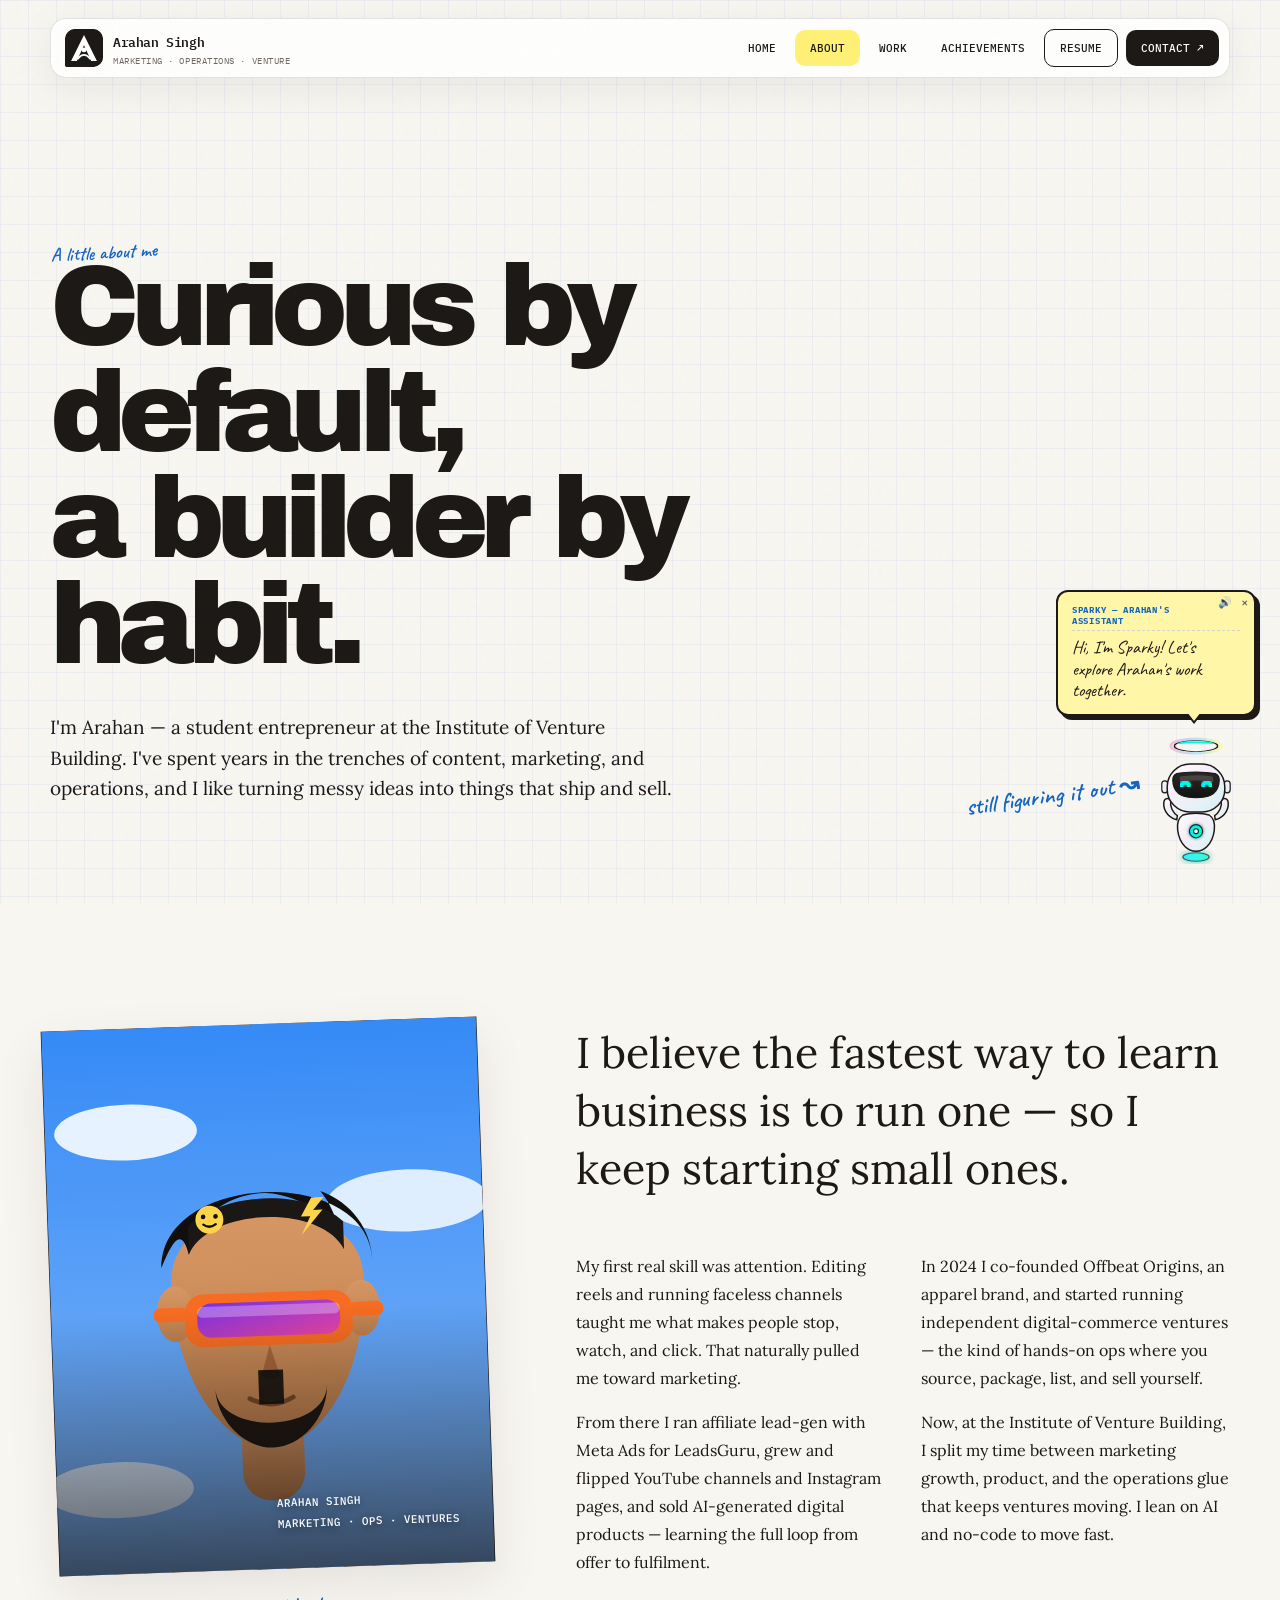
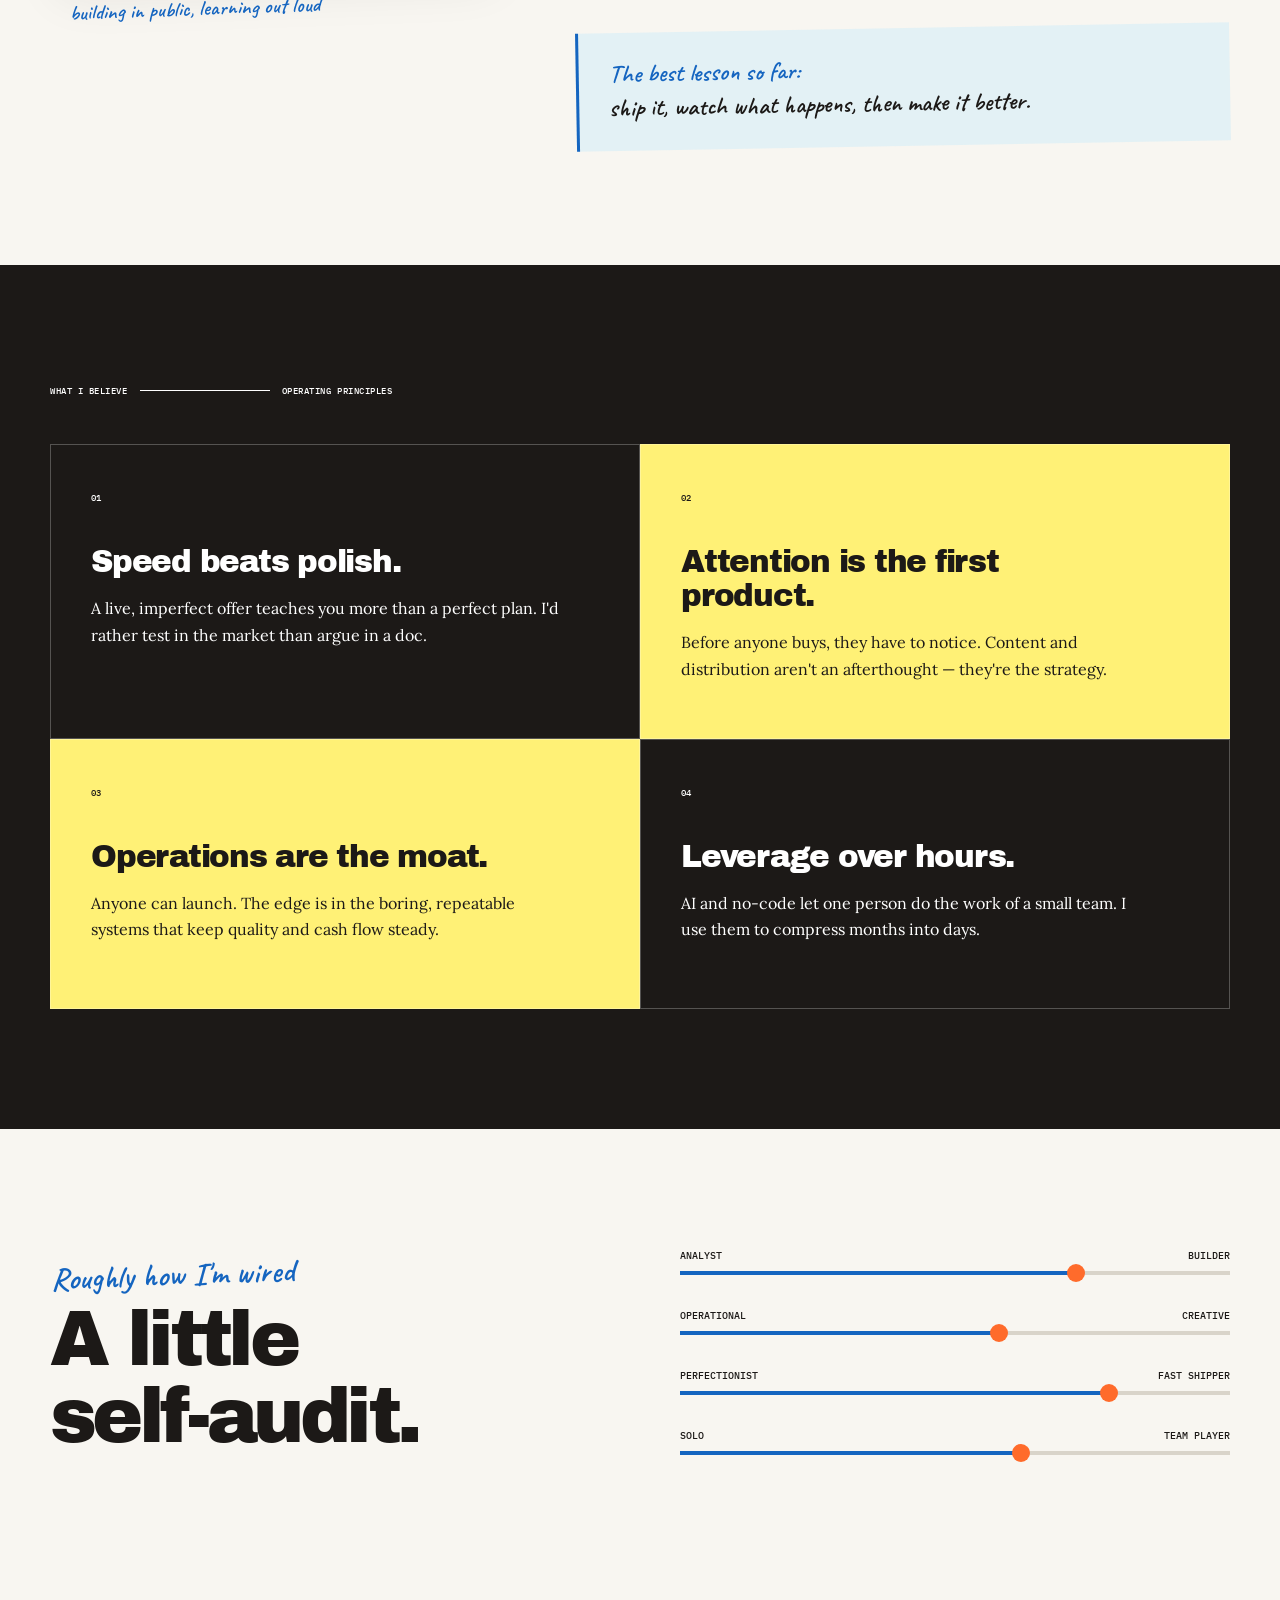
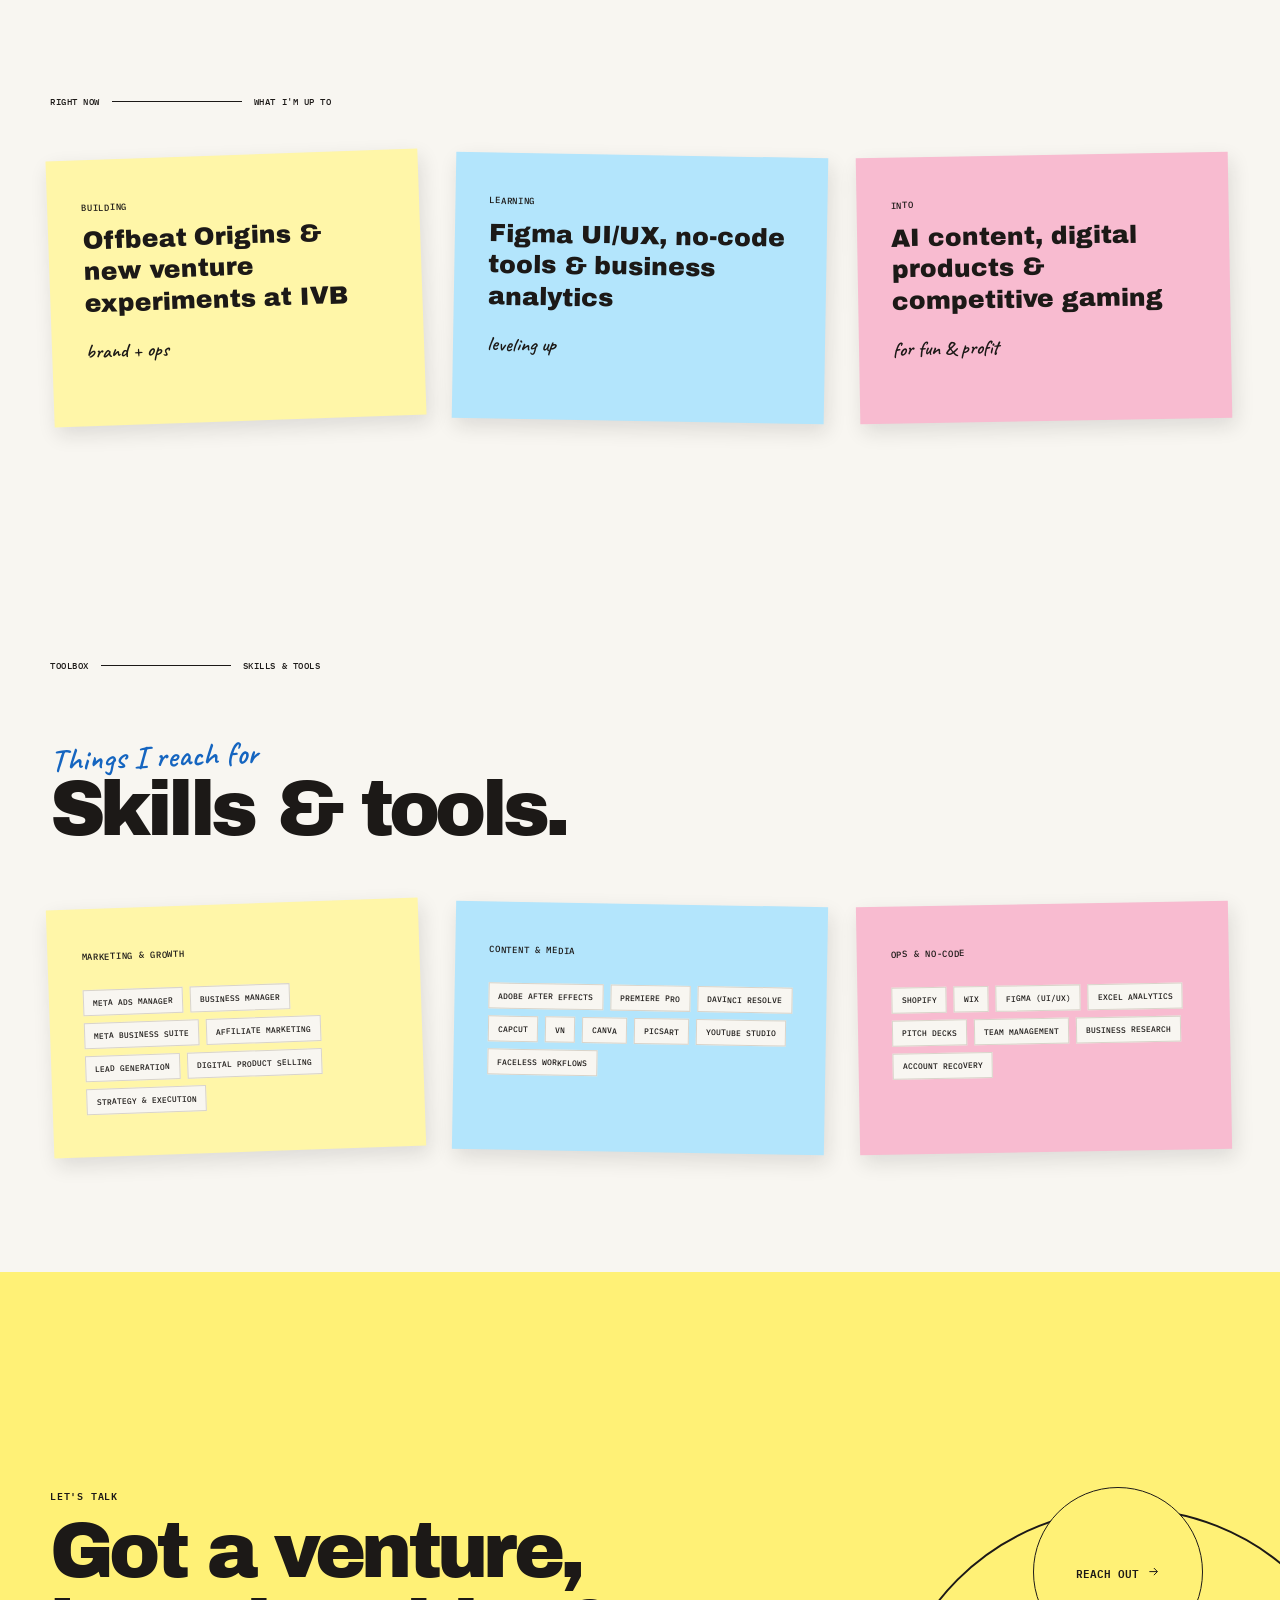
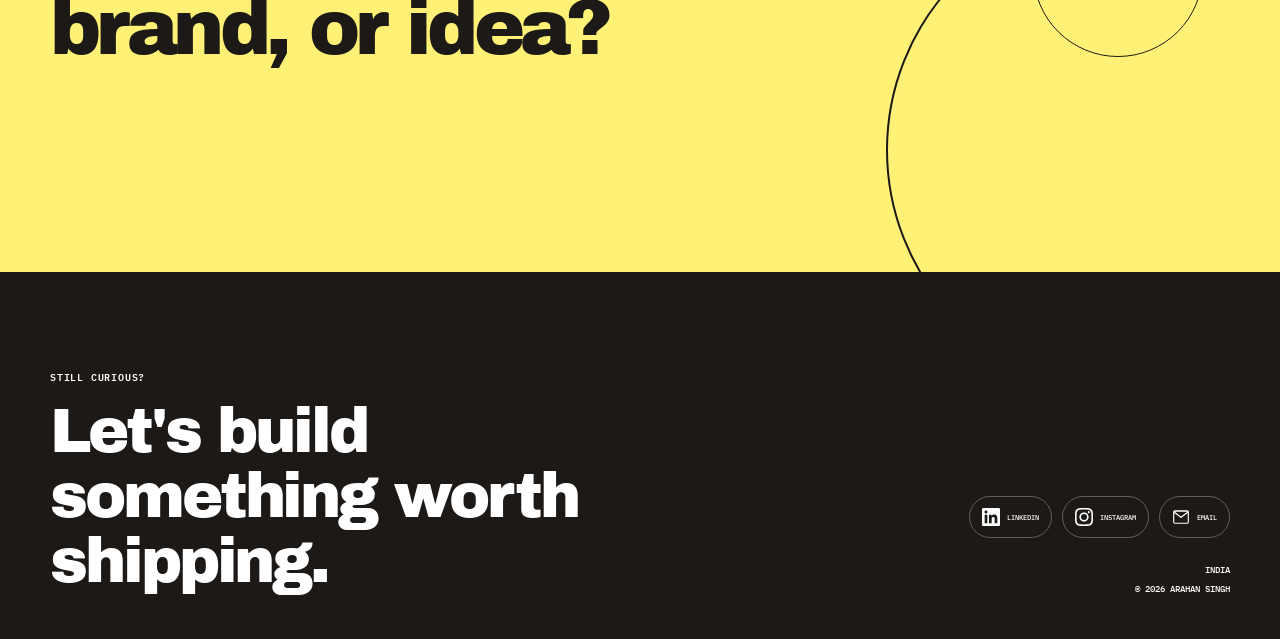
==== commit 45efaa91: "Wire in real contact links and make the brief form send - Add real Email, Phone, LinkedIn, and Insta" ====
--- a/about.html
+++ b/about.html
@@ -14,10 +14,6 @@
 </head>
 <body>
   <div class="noise" aria-hidden="true"></div>
-  <div id="custom-cursor" class="custom-cursor" aria-hidden="true">
-    <img src="assets/img/avatar.svg" alt="">
-    <span></span>
-  </div>
 
   <header class="site-header">
     <a class="brand" href="index.html" aria-label="Arahan Singh, home" data-cursor>
@@ -192,18 +188,17 @@
     </div>
     <div class="footer-meta">
       <nav class="footer-socials" aria-label="Social links">
-        <!-- TODO: replace href="#" with real profile URLs -->
-        <a href="#" data-social="linkedin" aria-label="LinkedIn">
+        <a href="https://www.linkedin.com/in/arahansingh" target="_blank" rel="noreferrer" aria-label="LinkedIn, opens in a new tab">
           <svg viewBox="0 0 24 24" aria-hidden="true"><path d="M20.447 20.452h-3.554v-5.569c0-1.328-.027-3.037-1.852-3.037-1.853 0-2.136 1.445-2.136 2.939v5.667H9.351V9h3.414v1.561h.046c.477-.9 1.637-1.85 3.37-1.85 3.601 0 4.267 2.37 4.267 5.455v6.286zM5.337 7.433c-1.144 0-2.063-.926-2.063-2.065 0-1.138.92-2.063 2.063-2.063 1.14 0 2.064.925 2.064 2.063 0 1.139-.925 2.065-2.064 2.065zm1.782 13.019H3.555V9h3.564v11.452zM22.225 0H1.771C.792 0 0 .774 0 1.729v20.542C0 23.227.792 24 1.771 24h20.451C23.2 24 24 23.227 24 22.271V1.729C24 .774 23.2 0 22.222 0h.003z"></path></svg>
           <span>LinkedIn</span>
         </a>
-        <a href="#" data-social="github" aria-label="GitHub">
-          <svg viewBox="0 0 24 24" aria-hidden="true"><path d="M12 .297c-6.63 0-12 5.373-12 12 0 5.303 3.438 9.8 8.205 11.385.6.113.82-.258.82-.577 0-.285-.01-1.04-.015-2.04-3.338.724-4.042-1.61-4.042-1.61-.546-1.387-1.333-1.756-1.333-1.756-1.089-.745.083-.729.083-.729 1.205.084 1.839 1.237 1.839 1.237 1.07 1.834 2.807 1.304 3.492.997.107-.775.418-1.305.762-1.604-2.665-.305-5.467-1.334-5.467-5.931 0-1.311.469-2.381 1.236-3.221-.124-.303-.535-1.524.117-3.176 0 0 1.008-.322 3.301 1.23A11.509 11.509 0 0 1 12 5.803c1.02.005 2.047.138 3.006.404 2.291-1.552 3.297-1.23 3.297-1.23.653 1.653.242 2.874.118 3.176.77.84 1.235 1.911 1.235 3.221 0 4.609-2.807 5.624-5.479 5.921.43.372.823 1.102.823 2.222 0 1.606-.014 2.898-.014 3.293 0 .322.216.694.825.576C20.565 22.092 24 17.592 24 12.297c0-6.627-5.373-12-12-12"></path></svg>
-          <span>GitHub</span>
-        </a>
-        <a href="#" data-social="instagram" aria-label="Instagram">
+        <a href="https://www.instagram.com/arahxan/" target="_blank" rel="noreferrer" aria-label="Instagram, opens in a new tab">
           <svg viewBox="0 0 24 24" aria-hidden="true"><path d="M7.03.084C5.753.144 4.881.348 4.119.647c-.789.308-1.458.72-2.123 1.388C1.331 2.703.921 3.372.616 4.162.321 4.926.121 5.798.065 7.076c-.056 1.278-.069 1.688-.063 4.947.006 3.259.021 3.667.083 4.947.061 1.277.264 2.148.563 2.911.308.789.72 1.457 1.388 2.123.668.665 1.337 1.074 2.129 1.38.763.295 1.636.496 2.913.552 1.277.056 1.688.069 4.946.063 3.258-.006 3.668-.021 4.948-.081 1.28-.061 2.147-.265 2.91-.564.789-.308 1.458-.72 2.123-1.388.665-.668 1.074-1.338 1.379-2.128.296-.764.497-1.636.552-2.913.056-1.281.069-1.69.063-4.948-.006-3.258-.021-3.667-.082-4.946-.061-1.28-.264-2.149-.563-2.912-.308-.789-.72-1.457-1.388-2.123C21.298 1.33 20.628.921 19.838.617 19.074.321 18.202.12 16.924.065 15.647.009 15.236-.005 11.977.001 8.718.008 8.31.022 7.03.084m.14 21.693c-1.17-.051-1.805-.245-2.228-.408-.561-.216-.96-.477-1.382-.895-.422-.418-.681-.819-.9-1.378-.164-.423-.362-1.058-.417-2.228-.059-1.265-.072-1.644-.079-4.848-.007-3.204.005-3.583.061-4.848.05-1.169.245-1.805.408-2.228.216-.561.476-.96.895-1.382.419-.421.818-.681 1.378-.9.423-.165 1.058-.361 2.227-.417 1.266-.06 1.645-.072 4.848-.079 3.203-.007 3.584.005 4.85.061 1.169.051 1.805.244 2.228.408.561.216.96.475 1.382.895.422.419.682.818.901 1.379.165.422.362 1.056.417 2.226.06 1.266.074 1.645.08 4.848.006 3.203-.006 3.583-.061 4.848-.051 1.17-.245 1.806-.408 2.229-.216.56-.476.96-.895 1.381-.419.422-.818.682-1.378.9-.423.165-1.058.362-2.227.418-1.265.059-1.645.072-4.849.079-3.204.007-3.582-.006-4.848-.061M16.953 5.586a1.44 1.44 0 1 0 2.88-.004 1.44 1.44 0 0 0-2.88.004M5.839 12.012c.006 3.403 2.77 6.156 6.173 6.149 3.403-.006 6.157-2.77 6.15-6.173-.006-3.403-2.771-6.157-6.174-6.15-3.403.007-6.156 2.771-6.149 6.174M8 12.008a4 4 0 1 1 4.008 3.992A4 4 0 0 1 8 12.008"></path></svg>
           <span>Instagram</span>
+        </a>
+        <a href="mailto:arahansingh2000@gmail.com" aria-label="Email">
+          <svg viewBox="0 0 24 24" aria-hidden="true"><path d="M1.5 5.25A2.25 2.25 0 0 1 3.75 3h16.5a2.25 2.25 0 0 1 2.25 2.25v13.5A2.25 2.25 0 0 1 20.25 21H3.75a2.25 2.25 0 0 1-2.25-2.25V5.25Zm2.02-.25 8.48 6.36L20.48 5H3.52ZM21 6.66l-8.4 6.3a1 1 0 0 1-1.2 0L3 6.66V18.75c0 .41.34.75.75.75h16.5c.41 0 .75-.34.75-.75V6.66Z"></path></svg>
+          <span>Email</span>
         </a>
       </nav>
       <span>India</span>
--- a/assets/css/styles.css
+++ b/assets/css/styles.css
@@ -79,7 +79,12 @@
 }
 
 [data-cursor] {
-  cursor: none !important;
+  cursor: default;
+}
+a[data-cursor],
+button[data-cursor],
+[data-cursor-text] {
+  cursor: pointer;
 }
 
 * {
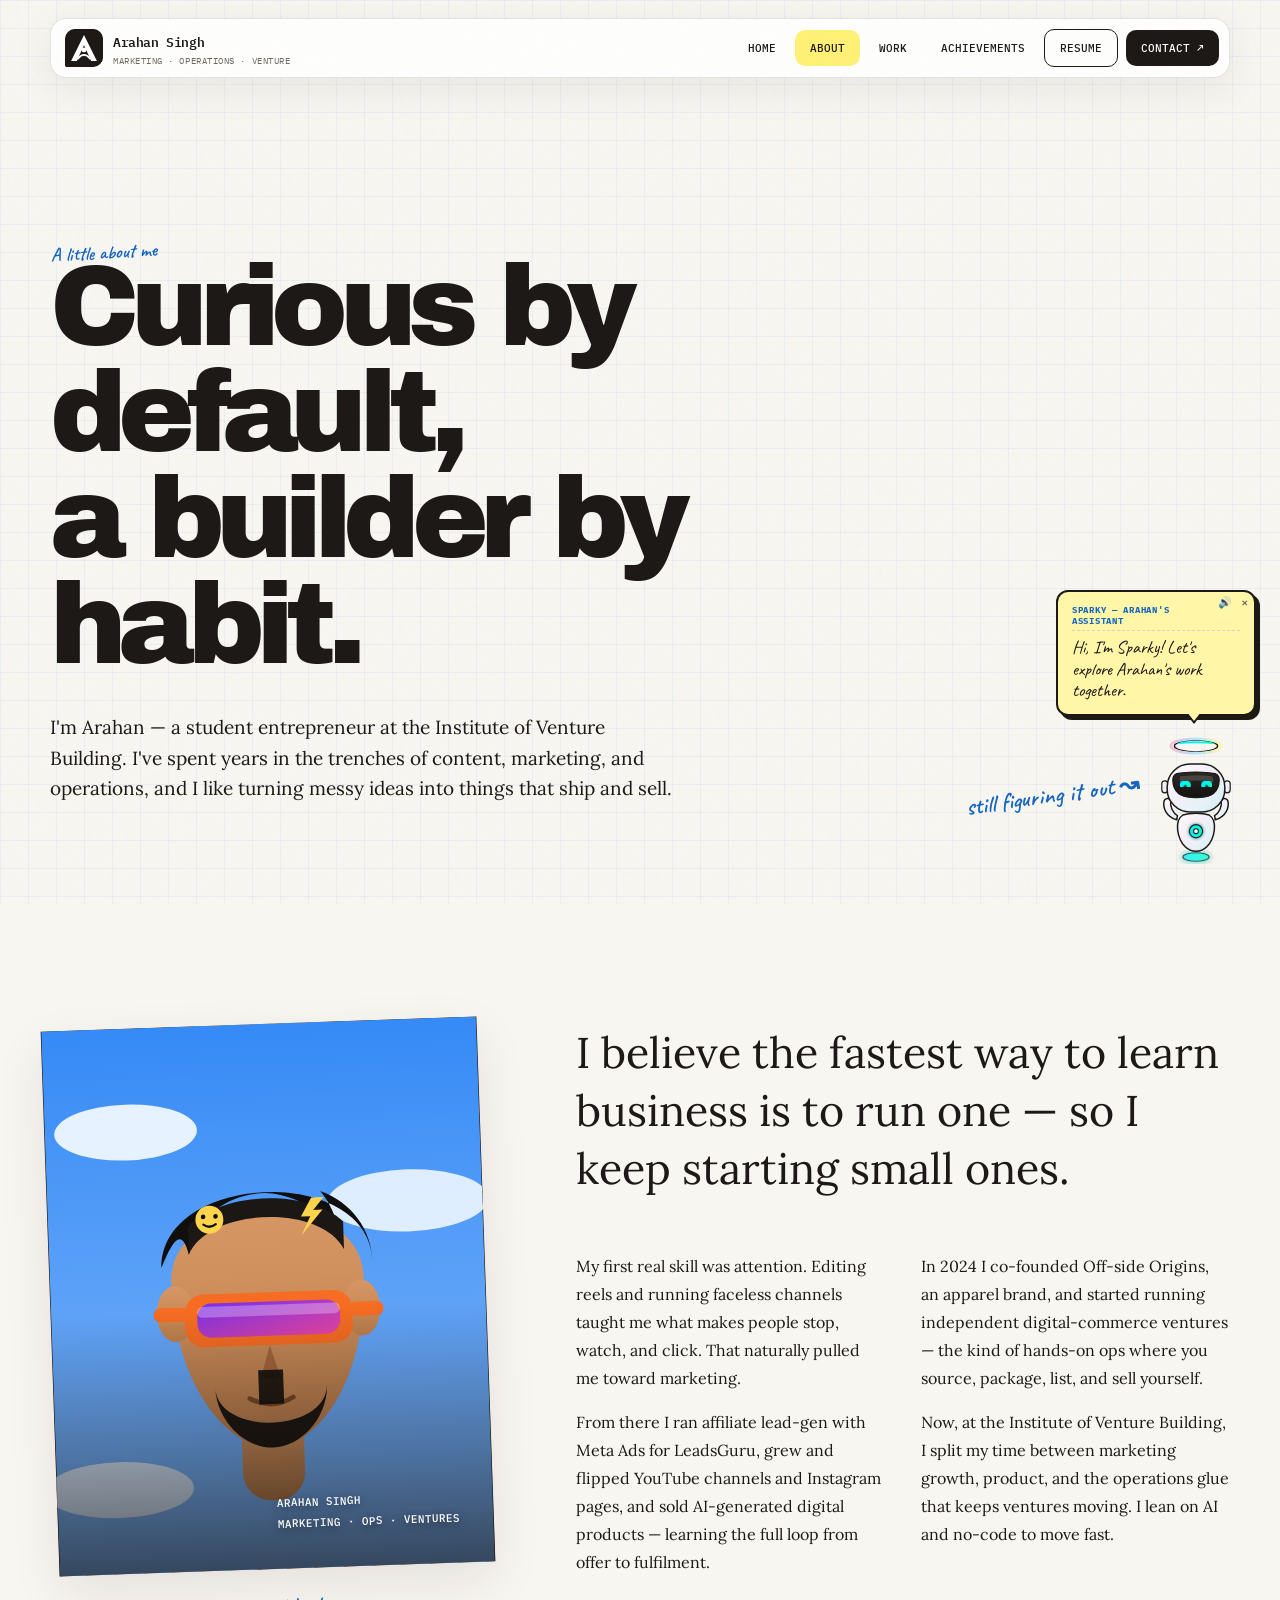
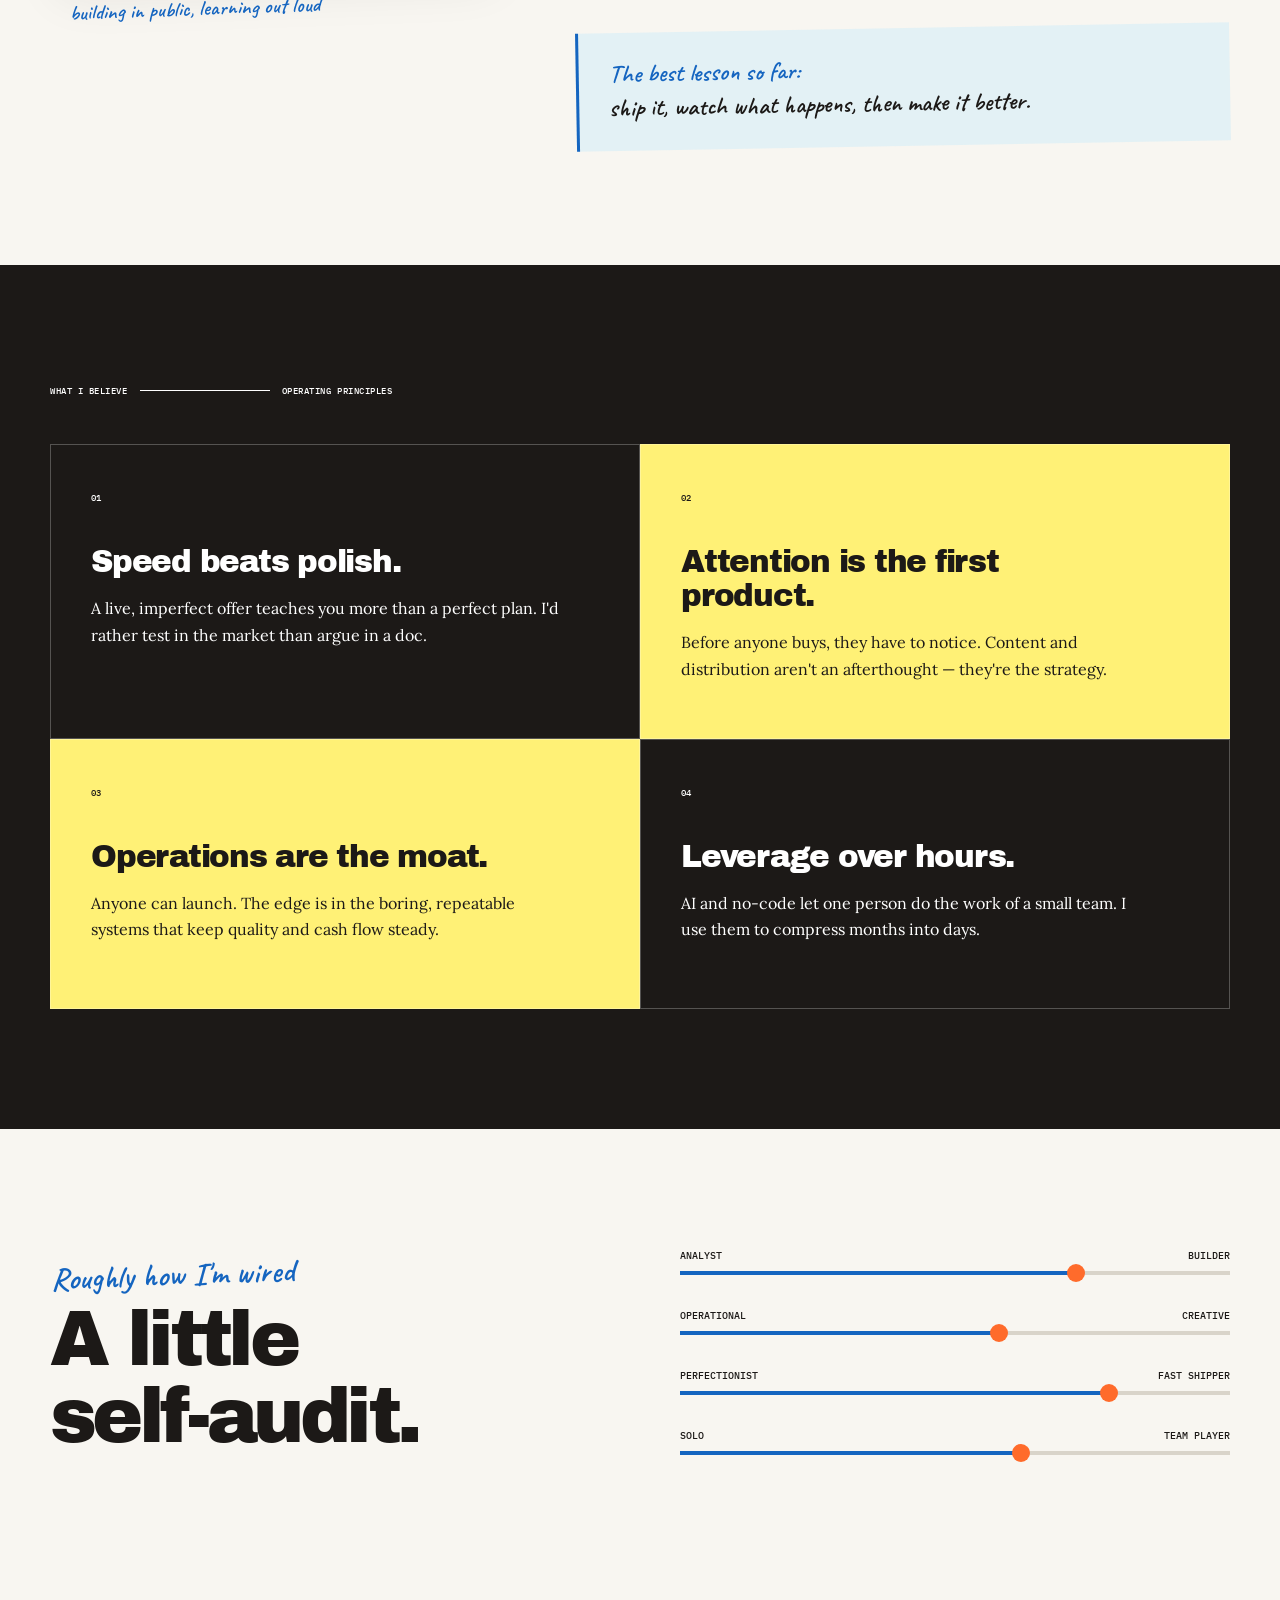
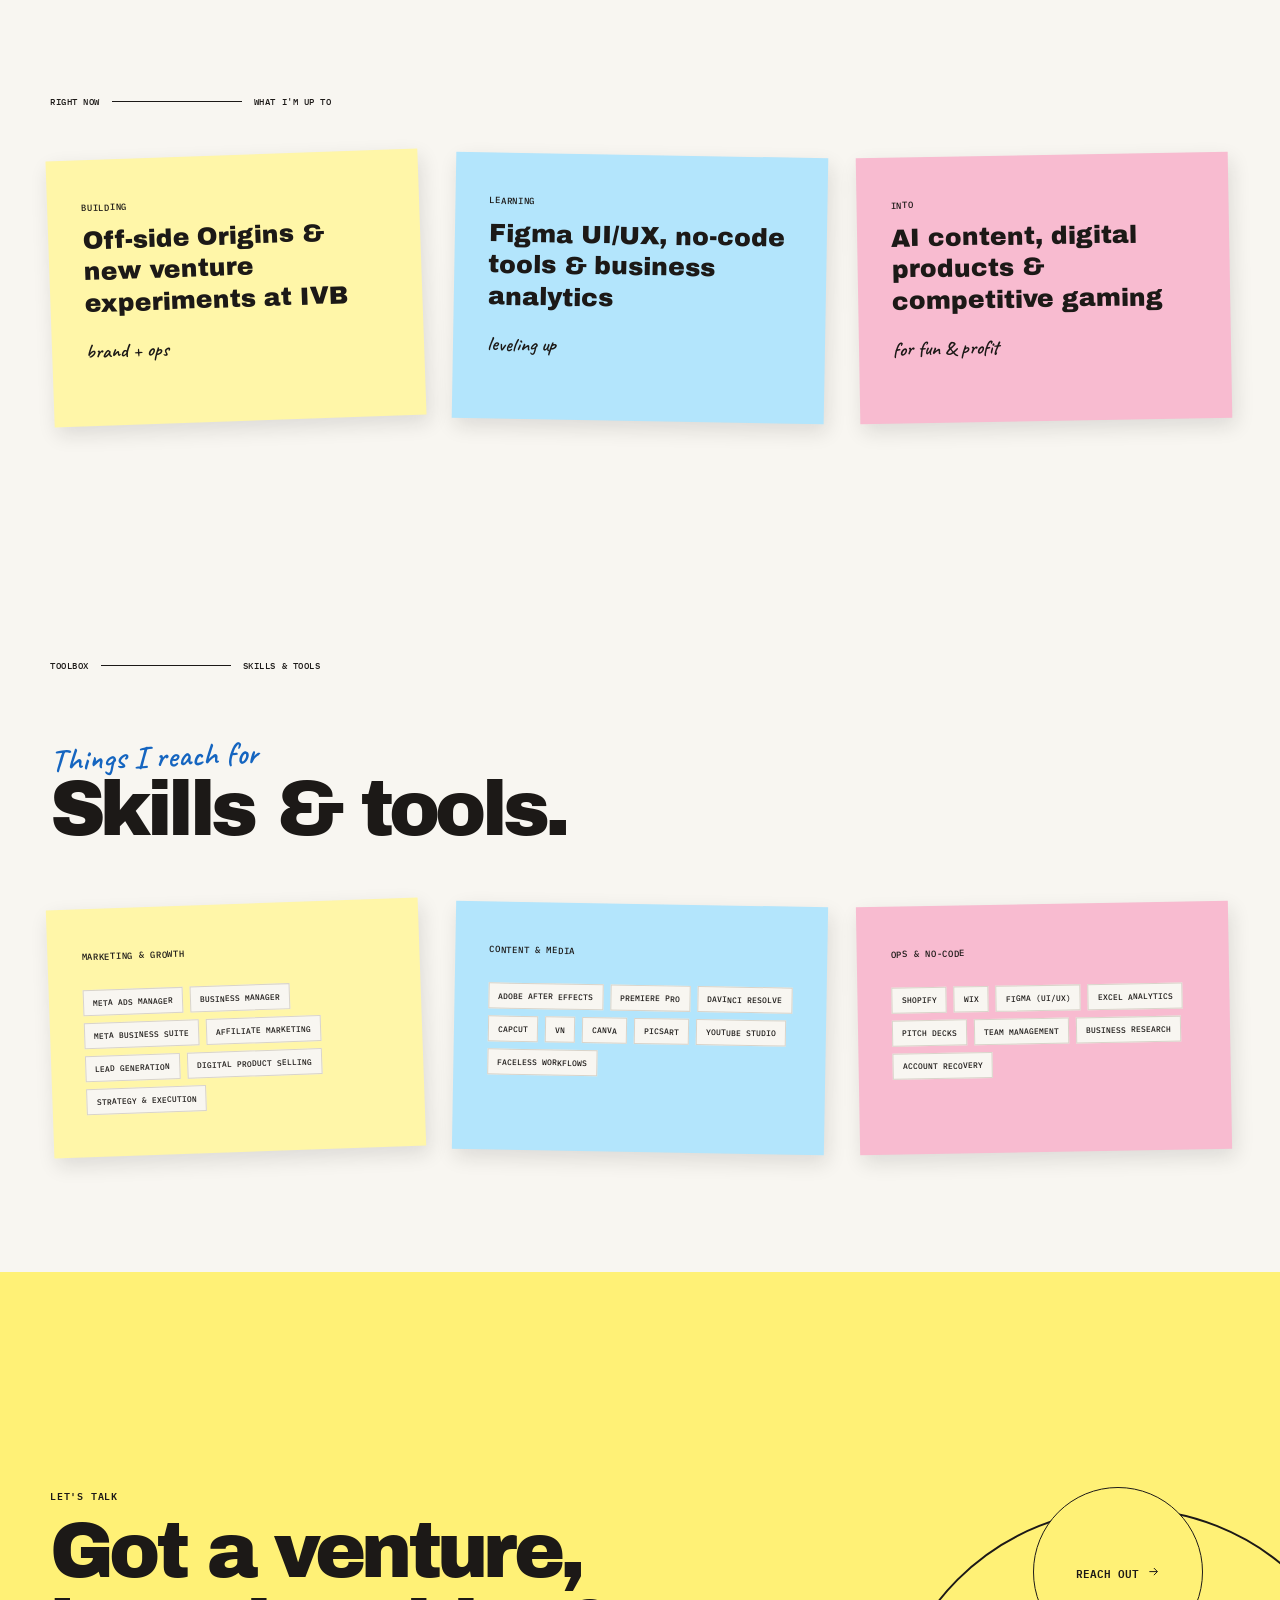
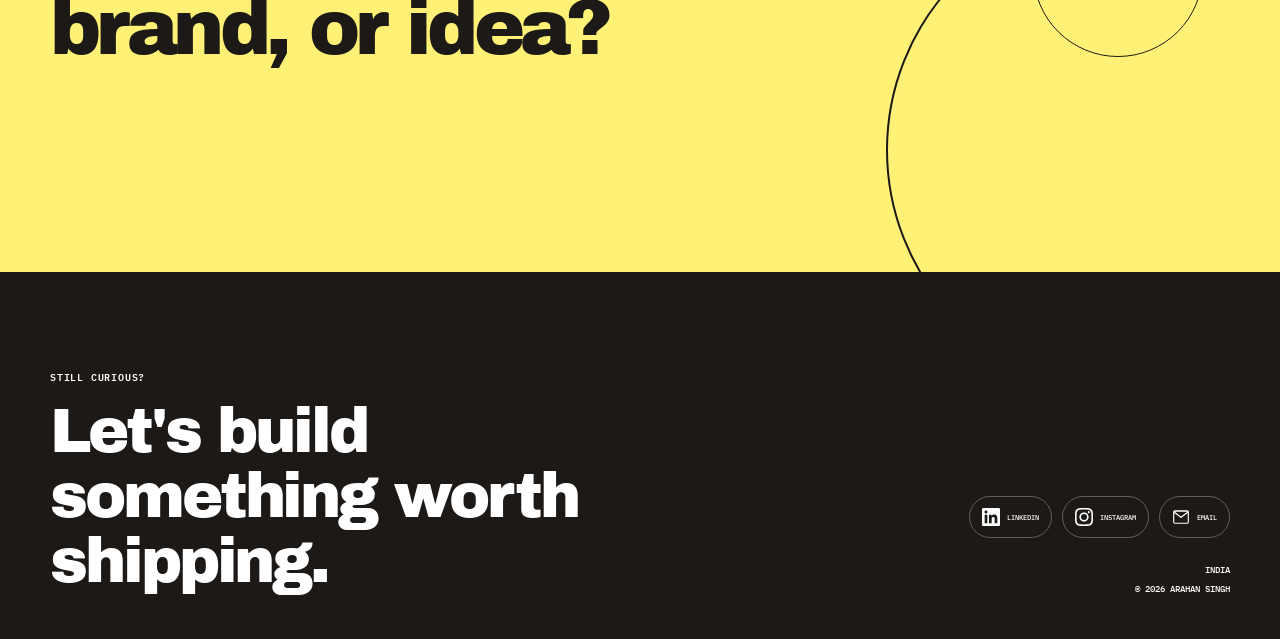
==== commit 5a12c86a: "Rename brand: Offbeat Origins -> Off-side Origins Update the venture name everywhere it appears — ho" ====
--- a/about.html
+++ b/about.html
@@ -63,7 +63,7 @@
           <div class="bio-columns">
             <p>My first real skill was attention. Editing reels and running faceless channels taught me what makes people stop, watch, and click. That naturally pulled me toward marketing.</p>
             <p>From there I ran affiliate lead-gen with Meta Ads for LeadsGuru, grew and flipped YouTube channels and Instagram pages, and sold AI-generated digital products — learning the full loop from offer to fulfilment.</p>
-            <p>In 2024 I co-founded Offbeat Origins, an apparel brand, and started running independent digital-commerce ventures — the kind of hands-on ops where you source, package, list, and sell yourself.</p>
+            <p>In 2024 I co-founded Off-side Origins, an apparel brand, and started running independent digital-commerce ventures — the kind of hands-on ops where you source, package, list, and sell yourself.</p>
             <p>Now, at the Institute of Venture Building, I split my time between marketing growth, product, and the operations glue that keeps ventures moving. I lean on AI and no-code to move fast.</p>
           </div>
           <div class="reflection">
@@ -129,7 +129,7 @@
         <div class="now-grid">
           <article class="sticky-yellow">
             <small>Building</small>
-            <strong>Offbeat Origins &amp; new venture experiments at IVB</strong>
+            <strong>Off-side Origins &amp; new venture experiments at IVB</strong>
             <p>brand + ops</p>
           </article>
           <article class="sticky-blue">
